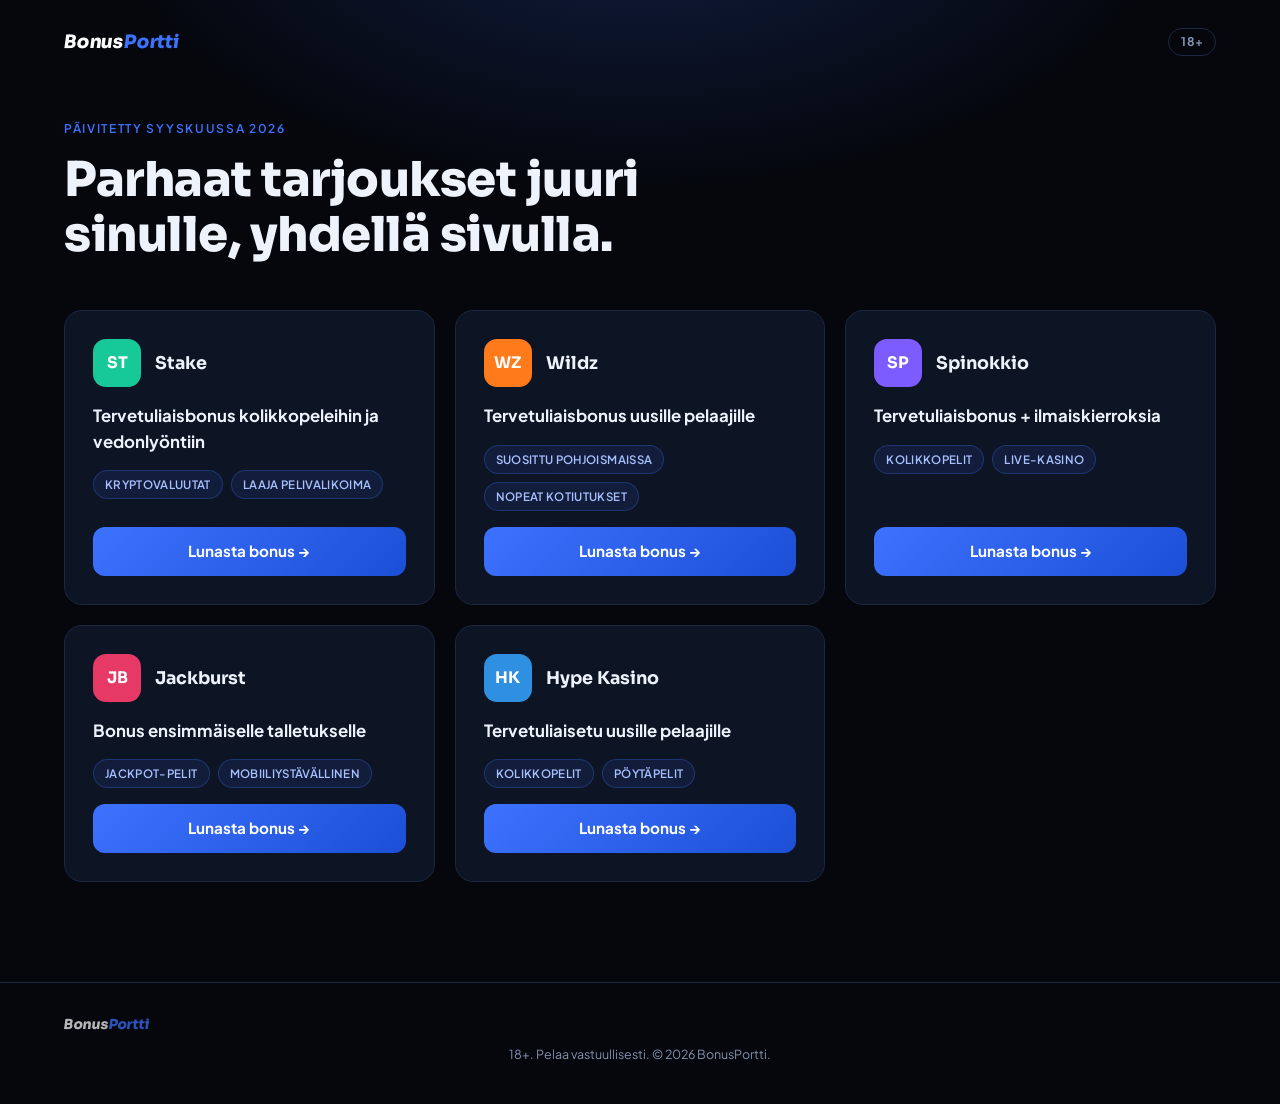
==== index.html @ 21e751bc "Swap placeholder casinos for named real-world brands List Stake, Wildz, Spinokkio, Jackburst, and Hy" ====
<!DOCTYPE html>
<html lang="fi">
<head>
<meta charset="UTF-8">
<meta name="viewport" content="width=device-width, initial-scale=1.0">
<title>BonusPortti &mdash; Suomen parhaat nettikasinot</title>
<meta name="description" content="BonusPortti kokoaa Suomen parhaat nettikasinot yhdelle sivulle: bonukset, lisenssit ja kotiutusnopeus vertailtuna.">
<link rel="preconnect" href="https://fonts.googleapis.com">
<link rel="preconnect" href="https://fonts.gstatic.com" crossorigin>
<link href="https://fonts.googleapis.com/css2?family=Sora:wght@600;700;800&family=Plus+Jakarta+Sans:wght@400;500;600;700&display=swap" rel="stylesheet">
<link rel="stylesheet" href="assets/css/style.css">
<link rel="icon" href="data:image/svg+xml,<svg xmlns=%22http://www.w3.org/2000/svg%22 viewBox=%220 0 100 100%22><text y=%22.9em%22 font-size=%2290%22>🎰</text></svg>">
</head>
<body>

<header class="site-header">
  <div class="wrap header-inner">
    <a href="#top" class="logo" aria-label="BonusPortti, etusivu">
      <svg class="logo-svg" viewBox="0 0 360 60" role="img" aria-hidden="true">
        <text x="0" y="46" class="logo-word logo-bonus" font-size="46">Bonus</text>
        <text x="150" y="46" class="logo-word logo-portti" font-size="46">Portti</text>
      </svg>
    </a>
    <span class="age-badge">18+</span>
  </div>
</header>

<main id="top">

  <section class="intro">
    <div class="wrap">
      <p class="eyebrow">Päivitetty syyskuussa 2026</p>
      <h1>Parhaat tarjoukset juuri sinulle, yhdellä sivulla.</h1>
    </div>
  </section>

  <section class="casinos">
    <div class="wrap">
      <div class="casino-grid">

        <article class="casino-card">
          <div class="casino-id">
            <div class="mark" style="--tile:#17c999">ST</div>
            <div>
              <h2>Stake</h2>
            </div>
          </div>
          <p class="bonus">Tervetuliaisbonus kolikkopeleihin ja vedonlyöntiin</p>
          <ul class="tags">
            <li>Kryptovaluutat</li>
            <li>Laaja pelivalikoima</li>
          </ul>
          <a href="#" class="cta" rel="sponsored nofollow noopener" target="_blank">Lunasta bonus</a>
        </article>

        <article class="casino-card">
          <div class="casino-id">
            <div class="mark" style="--tile:#ff7a1a">WZ</div>
            <div>
              <h2>Wildz</h2>
            </div>
          </div>
          <p class="bonus">Tervetuliaisbonus uusille pelaajille</p>
          <ul class="tags">
            <li>Suosittu Pohjoismaissa</li>
            <li>Nopeat kotiutukset</li>
          </ul>
          <a href="#" class="cta" rel="sponsored nofollow noopener" target="_blank">Lunasta bonus</a>
        </article>

        <article class="casino-card">
          <div class="casino-id">
            <div class="mark" style="--tile:#7c5cff">SP</div>
            <div>
              <h2>Spinokkio</h2>
            </div>
          </div>
          <p class="bonus">Tervetuliaisbonus + ilmaiskierroksia</p>
          <ul class="tags">
            <li>Kolikkopelit</li>
            <li>Live-kasino</li>
          </ul>
          <a href="#" class="cta" rel="sponsored nofollow noopener" target="_blank">Lunasta bonus</a>
        </article>

        <article class="casino-card">
          <div class="casino-id">
            <div class="mark" style="--tile:#e63966">JB</div>
            <div>
              <h2>Jackburst</h2>
            </div>
          </div>
          <p class="bonus">Bonus ensimmäiselle talletukselle</p>
          <ul class="tags">
            <li>Jackpot-pelit</li>
            <li>Mobiiliystävällinen</li>
          </ul>
          <a href="#" class="cta" rel="sponsored nofollow noopener" target="_blank">Lunasta bonus</a>
        </article>

        <article class="casino-card">
          <div class="casino-id">
            <div class="mark" style="--tile:#2f8fe0">HK</div>
            <div>
              <h2>Hype Kasino</h2>
            </div>
          </div>
          <p class="bonus">Tervetuliaisetu uusille pelaajille</p>
          <ul class="tags">
            <li>Kolikkopelit</li>
            <li>Pöytäpelit</li>
          </ul>
          <a href="#" class="cta" rel="sponsored nofollow noopener" target="_blank">Lunasta bonus</a>
        </article>

      </div>
    </div>
  </section>

</main>

<footer class="site-footer">
  <div class="wrap">
    <svg class="logo-svg footer-logo" viewBox="0 0 360 60" role="img" aria-label="BonusPortti">
      <text x="0" y="46" class="logo-word logo-bonus" font-size="46">Bonus</text>
      <text x="150" y="46" class="logo-word logo-portti" font-size="46">Portti</text>
    </svg>
    <p class="legal">18+. Pelaa vastuullisesti. &copy; 2026 BonusPortti.</p>
  </div>
</footer>

</body>
</html>
---- assets/css/style.css ----
:root {
  --bg: #05070d;
  --surface: #0d1424;
  --surface-hover: #121c34;
  --border: #1c2740;
  --border-hover: #35519a;
  --text: #eef2fb;
  --text-muted: #8291ad;
  --primary: #3d72ff;
  --primary-dark: #1c4fd6;
  --radius: 18px;
  --max-width: 1200px;
}

* { box-sizing: border-box; }

html { scroll-behavior: smooth; }

body {
  margin: 0;
  background:
    radial-gradient(ellipse 900px 500px at 50% -10%, rgba(61, 114, 255, 0.22), transparent 60%),
    var(--bg);
  color: var(--text);
  font-family: 'Plus Jakarta Sans', system-ui, sans-serif;
  line-height: 1.5;
  -webkit-font-smoothing: antialiased;
}

h1, h2 {
  font-family: 'Sora', 'Plus Jakarta Sans', system-ui, sans-serif;
  margin: 0;
  line-height: 1.15;
  text-wrap: balance;
}

a { color: inherit; text-decoration: none; }

.wrap {
  max-width: var(--max-width);
  margin: 0 auto;
  padding: 0 24px;
}

/* Header */
.site-header {
  padding: 28px 0 0;
}
.header-inner {
  display: flex;
  align-items: center;
  justify-content: space-between;
}
.logo {
  display: flex;
  align-items: center;
}
.logo-svg {
  height: 24px;
  width: auto;
  display: block;
  overflow: visible;
}
.logo-word {
  font-family: 'Sora', sans-serif;
  font-weight: 800;
  letter-spacing: -0.01em;
  transform: skewX(-8deg);
  transform-box: fill-box;
  transform-origin: left;
}
.logo-bonus { fill: #ffffff; }
.logo-portti { fill: var(--primary); }

.age-badge {
  font-size: 0.75rem;
  font-weight: 700;
  color: var(--text-muted);
  border: 1px solid var(--border);
  border-radius: 999px;
  padding: 4px 12px;
  letter-spacing: 0.02em;
}

/* Intro */
.intro {
  padding: 64px 0 40px;
}
.eyebrow {
  text-transform: uppercase;
  letter-spacing: 0.14em;
  font-size: 0.75rem;
  font-weight: 600;
  color: var(--primary);
  margin: 0 0 14px;
}
.intro h1 {
  font-size: clamp(2rem, 4.2vw, 3rem);
  font-weight: 800;
  max-width: 640px;
  letter-spacing: -0.01em;
}

/* Casino grid */
.casinos { padding: 8px 0 100px; }

.casino-grid {
  display: grid;
  grid-template-columns: repeat(auto-fill, minmax(300px, 1fr));
  gap: 20px;
}

.casino-card {
  position: relative;
  display: flex;
  flex-direction: column;
  gap: 16px;
  background: var(--surface);
  border: 1px solid var(--border);
  border-radius: var(--radius);
  padding: 28px;
  overflow: hidden;
  transition: border-color 0.2s ease, transform 0.2s ease, background 0.2s ease;
}
.casino-card:hover {
  border-color: var(--border-hover);
  background: var(--surface-hover);
  transform: translateY(-3px);
}
.casino-id {
  display: flex;
  align-items: center;
  gap: 14px;
}
.mark {
  width: 48px;
  height: 48px;
  border-radius: 13px;
  background: var(--tile, var(--primary));
  display: flex;
  align-items: center;
  justify-content: center;
  font-family: 'Sora', sans-serif;
  font-weight: 700;
  color: #fff;
  flex-shrink: 0;
}
.casino-id h2 { font-size: 1.1rem; font-weight: 700; margin: 0; }

.bonus {
  margin: 0;
  font-size: 1.05rem;
  font-weight: 700;
}
.bonus span {
  font-weight: 500;
  color: var(--text-muted);
  font-size: 0.92rem;
}

.tags {
  list-style: none;
  margin: 0;
  padding: 0;
  display: flex;
  flex-wrap: wrap;
  gap: 8px;
}
.tags li {
  font-size: 0.72rem;
  font-weight: 600;
  text-transform: uppercase;
  letter-spacing: 0.03em;
  color: #a9c0ff;
  background: rgba(61, 114, 255, 0.1);
  border: 1px solid rgba(61, 114, 255, 0.28);
  border-radius: 999px;
  padding: 5px 11px;
}

.cta {
  margin-top: auto;
  padding-top: 8px;
}
.cta::after { content: " →"; }
.cta {
  display: block;
  text-align: center;
  background: linear-gradient(135deg, var(--primary), var(--primary-dark));
  color: #fff;
  font-weight: 700;
  font-size: 0.95rem;
  padding: 13px 20px;
  border-radius: 12px;
  transition: transform 0.15s ease, box-shadow 0.15s ease;
}
.cta:hover {
  transform: translateY(-1px);
  box-shadow: 0 8px 22px rgba(61, 114, 255, 0.4);
}

/* Footer */
.site-footer {
  border-top: 1px solid var(--border);
  padding: 32px 0 40px;
  text-align: center;
}
.footer-logo { height: 18px; opacity: 0.7; margin-bottom: 12px; }
.legal {
  margin: 0;
  font-size: 0.78rem;
  color: var(--text-muted);
}

@media (max-width: 480px) {
  .casino-grid { grid-template-columns: 1fr; }
  .intro { padding: 48px 0 32px; }
}
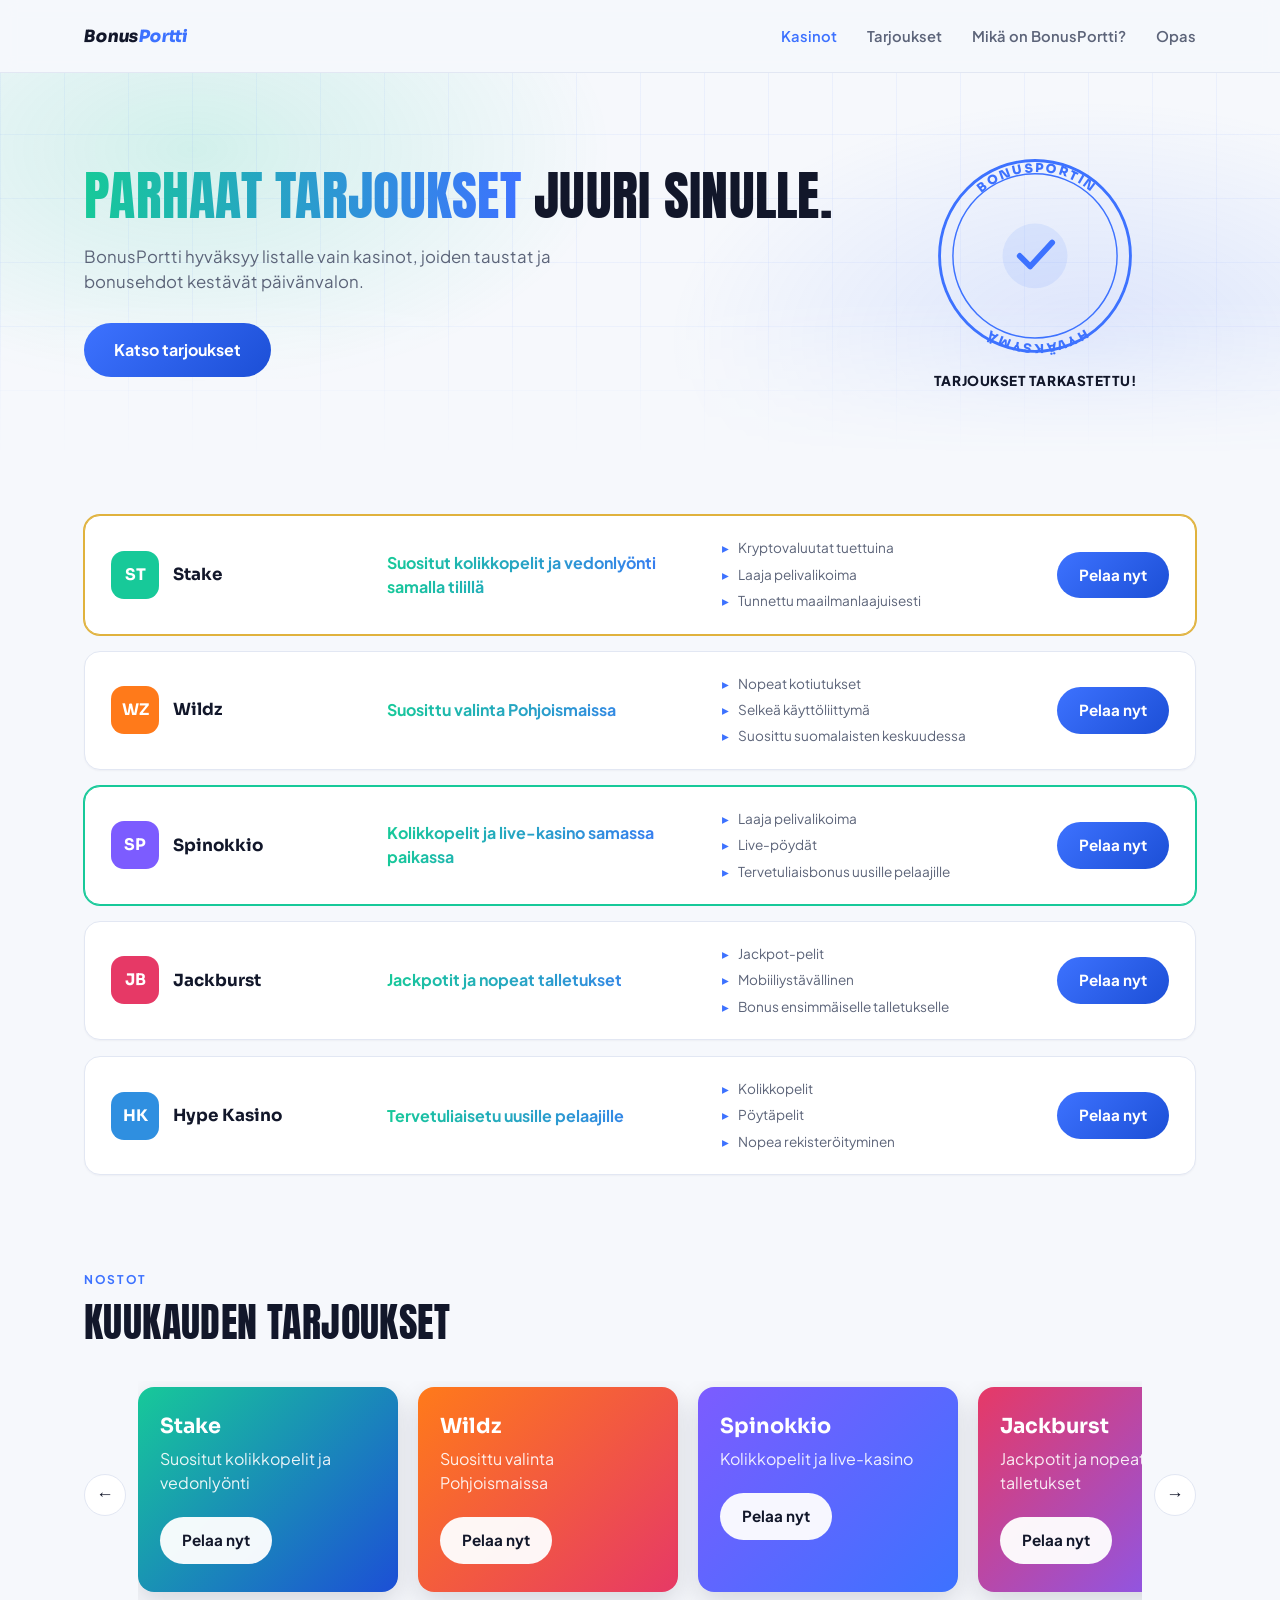
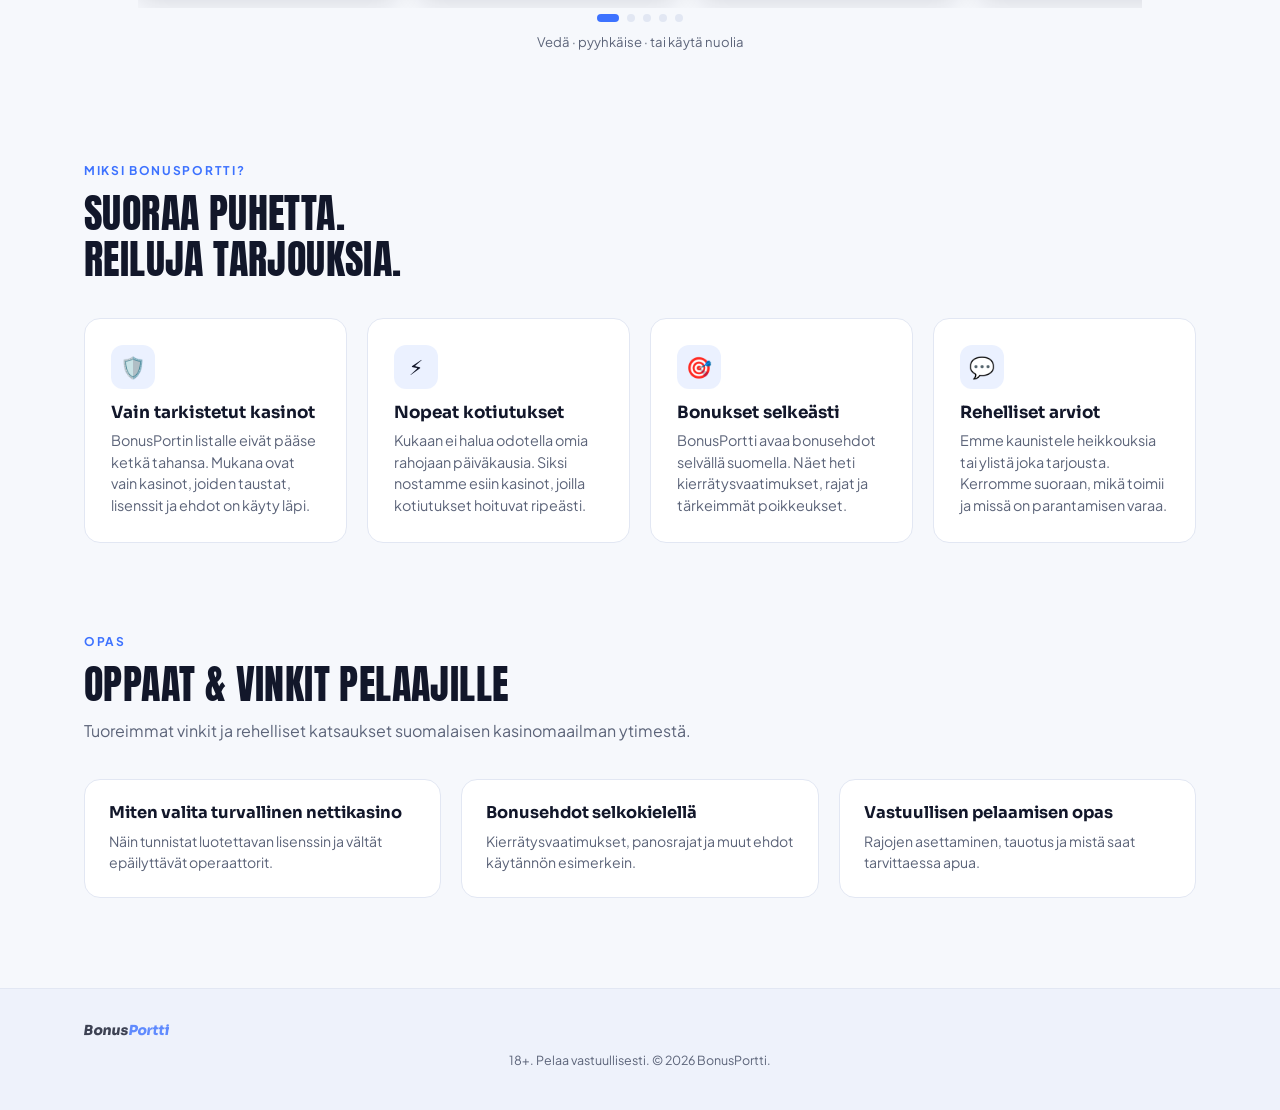
==== commit 0bdcac76: "Redesign site around a light comparison-site layout Rebuild the page to match a reference casino-aff" ====
--- a/index.html
+++ b/index.html
@@ -3,11 +3,11 @@
 <head>
 <meta charset="UTF-8">
 <meta name="viewport" content="width=device-width, initial-scale=1.0">
-<title>BonusPortti &mdash; Suomen parhaat nettikasinot</title>
-<meta name="description" content="BonusPortti kokoaa Suomen parhaat nettikasinot yhdelle sivulle: bonukset, lisenssit ja kotiutusnopeus vertailtuna.">
+<title>BonusPortti &mdash; Parhaat tarjoukset juuri sinulle</title>
+<meta name="description" content="BonusPortti kokoaa Suomen nettikasinot yhdelle sivulle: tarkistetut kasinot, selkeät bonusehdot ja rehelliset arviot.">
 <link rel="preconnect" href="https://fonts.googleapis.com">
 <link rel="preconnect" href="https://fonts.gstatic.com" crossorigin>
-<link href="https://fonts.googleapis.com/css2?family=Sora:wght@600;700;800&family=Plus+Jakarta+Sans:wght@400;500;600;700&display=swap" rel="stylesheet">
+<link href="https://fonts.googleapis.com/css2?family=Anton&family=Sora:wght@700;800&family=Plus+Jakarta+Sans:wght@400;500;600;700;800&display=swap" rel="stylesheet">
 <link rel="stylesheet" href="assets/css/style.css">
 <link rel="icon" href="data:image/svg+xml,<svg xmlns=%22http://www.w3.org/2000/svg%22 viewBox=%220 0 100 100%22><text y=%22.9em%22 font-size=%2290%22>🎰</text></svg>">
 </head>
@@ -21,98 +21,231 @@
         <text x="150" y="46" class="logo-word logo-portti" font-size="46">Portti</text>
       </svg>
     </a>
-    <span class="age-badge">18+</span>
+    <button class="nav-toggle" id="navToggle" aria-expanded="false" aria-controls="siteNav" aria-label="Avaa valikko">
+      <span></span><span></span><span></span>
+    </button>
+    <nav class="site-nav" id="siteNav">
+      <a href="#kasinot" class="active">Kasinot</a>
+      <a href="#nostot">Tarjoukset</a>
+      <a href="#miksi">Mikä on BonusPortti?</a>
+      <a href="#opas">Opas</a>
+    </nav>
   </div>
 </header>
 
 <main id="top">
 
-  <section class="intro">
-    <div class="wrap">
-      <p class="eyebrow">Päivitetty syyskuussa 2026</p>
-      <h1>Parhaat tarjoukset juuri sinulle, yhdellä sivulla.</h1>
-    </div>
-  </section>
-
-  <section class="casinos">
-    <div class="wrap">
-      <div class="casino-grid">
-
-        <article class="casino-card">
-          <div class="casino-id">
-            <div class="mark" style="--tile:#17c999">ST</div>
-            <div>
-              <h2>Stake</h2>
-            </div>
-          </div>
-          <p class="bonus">Tervetuliaisbonus kolikkopeleihin ja vedonlyöntiin</p>
-          <ul class="tags">
-            <li>Kryptovaluutat</li>
-            <li>Laaja pelivalikoima</li>
-          </ul>
-          <a href="#" class="cta" rel="sponsored nofollow noopener" target="_blank">Lunasta bonus</a>
-        </article>
-
-        <article class="casino-card">
-          <div class="casino-id">
-            <div class="mark" style="--tile:#ff7a1a">WZ</div>
-            <div>
-              <h2>Wildz</h2>
-            </div>
-          </div>
-          <p class="bonus">Tervetuliaisbonus uusille pelaajille</p>
-          <ul class="tags">
-            <li>Suosittu Pohjoismaissa</li>
-            <li>Nopeat kotiutukset</li>
-          </ul>
-          <a href="#" class="cta" rel="sponsored nofollow noopener" target="_blank">Lunasta bonus</a>
-        </article>
-
-        <article class="casino-card">
-          <div class="casino-id">
-            <div class="mark" style="--tile:#7c5cff">SP</div>
-            <div>
-              <h2>Spinokkio</h2>
-            </div>
-          </div>
-          <p class="bonus">Tervetuliaisbonus + ilmaiskierroksia</p>
-          <ul class="tags">
-            <li>Kolikkopelit</li>
-            <li>Live-kasino</li>
-          </ul>
-          <a href="#" class="cta" rel="sponsored nofollow noopener" target="_blank">Lunasta bonus</a>
-        </article>
-
-        <article class="casino-card">
-          <div class="casino-id">
-            <div class="mark" style="--tile:#e63966">JB</div>
-            <div>
-              <h2>Jackburst</h2>
-            </div>
-          </div>
-          <p class="bonus">Bonus ensimmäiselle talletukselle</p>
-          <ul class="tags">
-            <li>Jackpot-pelit</li>
-            <li>Mobiiliystävällinen</li>
-          </ul>
-          <a href="#" class="cta" rel="sponsored nofollow noopener" target="_blank">Lunasta bonus</a>
-        </article>
-
-        <article class="casino-card">
-          <div class="casino-id">
-            <div class="mark" style="--tile:#2f8fe0">HK</div>
-            <div>
-              <h2>Hype Kasino</h2>
-            </div>
-          </div>
-          <p class="bonus">Tervetuliaisetu uusille pelaajille</p>
-          <ul class="tags">
-            <li>Kolikkopelit</li>
-            <li>Pöytäpelit</li>
-          </ul>
-          <a href="#" class="cta" rel="sponsored nofollow noopener" target="_blank">Lunasta bonus</a>
-        </article>
-
+  <section class="hero">
+    <div class="hero-bg" aria-hidden="true"></div>
+    <div class="wrap hero-inner">
+      <div class="hero-copy">
+        <h1><span class="grad">Parhaat tarjoukset</span> juuri sinulle.</h1>
+        <p class="hero-sub">BonusPortti hyväksyy listalle vain kasinot, joiden taustat ja bonusehdot kestävät päivänvalon.</p>
+        <a href="#kasinot" class="btn btn-primary btn-large">Katso tarjoukset</a>
+      </div>
+      <div class="hero-stamp">
+        <svg class="stamp-svg" viewBox="0 0 220 220" role="img" aria-label="BonusPortin hyväksymä">
+          <defs>
+            <path id="arcTop" d="M 24,112 a 88,88 0 1 1 176,0" />
+            <path id="arcBottom" d="M 200,116 a 88,88 0 1 1 -176,0" />
+          </defs>
+          <circle class="stamp-ring" cx="110" cy="112" r="100" />
+          <circle class="stamp-ring stamp-ring-inner" cx="110" cy="112" r="86" />
+          <text class="stamp-text">
+            <textPath href="#arcTop" startOffset="50%" text-anchor="middle">BONUSPORTIN</textPath>
+          </text>
+          <text class="stamp-text">
+            <textPath href="#arcBottom" startOffset="50%" text-anchor="middle">HYVÄKSYMÄ</textPath>
+          </text>
+          <g class="stamp-check" transform="translate(110,112)">
+            <circle r="34" class="stamp-check-bg" />
+            <path d="M -16,0 L -5,11 L 18,-14" />
+          </g>
+        </svg>
+        <p class="stamp-caption">Tarjoukset tarkastettu!</p>
+      </div>
+    </div>
+  </section>
+
+  <section class="casinos" id="kasinot">
+    <div class="wrap">
+
+      <div class="casino-row featured">
+        <div class="casino-brand">
+          <div class="mark" style="--tile:#17c999">ST</div>
+          <div>
+            <h2>Stake</h2>
+          </div>
+        </div>
+        <p class="offer">Suositut kolikkopelit ja vedonlyönti samalla tilillä</p>
+        <ul class="facts">
+          <li>Kryptovaluutat tuettuina</li>
+          <li>Laaja pelivalikoima</li>
+          <li>Tunnettu maailmanlaajuisesti</li>
+        </ul>
+        <a href="#" class="btn btn-primary" rel="sponsored nofollow noopener" target="_blank">Pelaa nyt</a>
+      </div>
+
+      <div class="casino-row">
+        <div class="casino-brand">
+          <div class="mark" style="--tile:#ff7a1a">WZ</div>
+          <div>
+            <h2>Wildz</h2>
+          </div>
+        </div>
+        <p class="offer">Suosittu valinta Pohjoismaissa</p>
+        <ul class="facts">
+          <li>Nopeat kotiutukset</li>
+          <li>Selkeä käyttöliittymä</li>
+          <li>Suosittu suomalaisten keskuudessa</li>
+        </ul>
+        <a href="#" class="btn btn-primary" rel="sponsored nofollow noopener" target="_blank">Pelaa nyt</a>
+      </div>
+
+      <div class="casino-row accent">
+        <div class="casino-brand">
+          <div class="mark" style="--tile:#7c5cff">SP</div>
+          <div>
+            <h2>Spinokkio</h2>
+          </div>
+        </div>
+        <p class="offer">Kolikkopelit ja live-kasino samassa paikassa</p>
+        <ul class="facts">
+          <li>Laaja pelivalikoima</li>
+          <li>Live-pöydät</li>
+          <li>Tervetuliaisbonus uusille pelaajille</li>
+        </ul>
+        <a href="#" class="btn btn-primary" rel="sponsored nofollow noopener" target="_blank">Pelaa nyt</a>
+      </div>
+
+      <div class="casino-row">
+        <div class="casino-brand">
+          <div class="mark" style="--tile:#e63966">JB</div>
+          <div>
+            <h2>Jackburst</h2>
+          </div>
+        </div>
+        <p class="offer">Jackpotit ja nopeat talletukset</p>
+        <ul class="facts">
+          <li>Jackpot-pelit</li>
+          <li>Mobiiliystävällinen</li>
+          <li>Bonus ensimmäiselle talletukselle</li>
+        </ul>
+        <a href="#" class="btn btn-primary" rel="sponsored nofollow noopener" target="_blank">Pelaa nyt</a>
+      </div>
+
+      <div class="casino-row">
+        <div class="casino-brand">
+          <div class="mark" style="--tile:#2f8fe0">HK</div>
+          <div>
+            <h2>Hype Kasino</h2>
+          </div>
+        </div>
+        <p class="offer">Tervetuliaisetu uusille pelaajille</p>
+        <ul class="facts">
+          <li>Kolikkopelit</li>
+          <li>Pöytäpelit</li>
+          <li>Nopea rekisteröityminen</li>
+        </ul>
+        <a href="#" class="btn btn-primary" rel="sponsored nofollow noopener" target="_blank">Pelaa nyt</a>
+      </div>
+
+    </div>
+  </section>
+
+  <section class="highlights" id="nostot">
+    <div class="wrap">
+      <div class="section-head">
+        <p class="eyebrow">Nostot</p>
+        <h2 class="display">Kuukauden tarjoukset</h2>
+      </div>
+    </div>
+    <div class="carousel-wrap">
+      <button class="car-btn car-prev" id="carPrev" aria-label="Edellinen">&larr;</button>
+      <div class="carousel" id="carousel">
+        <article class="promo-card" style="--from:#17c999;--to:#1c4fd6">
+          <h3>Stake</h3>
+          <p>Suositut kolikkopelit ja vedonlyönti</p>
+          <a href="#" class="btn btn-light" rel="sponsored nofollow noopener" target="_blank">Pelaa nyt</a>
+        </article>
+        <article class="promo-card" style="--from:#ff7a1a;--to:#e63966">
+          <h3>Wildz</h3>
+          <p>Suosittu valinta Pohjoismaissa</p>
+          <a href="#" class="btn btn-light" rel="sponsored nofollow noopener" target="_blank">Pelaa nyt</a>
+        </article>
+        <article class="promo-card" style="--from:#7c5cff;--to:#3d72ff">
+          <h3>Spinokkio</h3>
+          <p>Kolikkopelit ja live-kasino</p>
+          <a href="#" class="btn btn-light" rel="sponsored nofollow noopener" target="_blank">Pelaa nyt</a>
+        </article>
+        <article class="promo-card" style="--from:#e63966;--to:#7c5cff">
+          <h3>Jackburst</h3>
+          <p>Jackpotit ja nopeat talletukset</p>
+          <a href="#" class="btn btn-light" rel="sponsored nofollow noopener" target="_blank">Pelaa nyt</a>
+        </article>
+        <article class="promo-card" style="--from:#2f8fe0;--to:#17c999">
+          <h3>Hype Kasino</h3>
+          <p>Tervetuliaisetu uusille pelaajille</p>
+          <a href="#" class="btn btn-light" rel="sponsored nofollow noopener" target="_blank">Pelaa nyt</a>
+        </article>
+      </div>
+      <button class="car-btn car-next" id="carNext" aria-label="Seuraava">&rarr;</button>
+    </div>
+    <div class="carousel-dots" id="carDots"></div>
+    <p class="carousel-hint">Vedä &middot; pyyhkäise &middot; tai käytä nuolia</p>
+  </section>
+
+  <section class="why" id="miksi">
+    <div class="wrap">
+      <div class="section-head">
+        <p class="eyebrow">Miksi BonusPortti?</p>
+        <h2 class="display">Suoraa puhetta.<br>Reiluja tarjouksia.</h2>
+      </div>
+      <div class="why-grid">
+        <div class="why-card">
+          <span class="why-icon">🛡️</span>
+          <h3>Vain tarkistetut kasinot</h3>
+          <p>BonusPortin listalle eivät pääse ketkä tahansa. Mukana ovat vain kasinot, joiden taustat, lisenssit ja ehdot on käyty läpi.</p>
+        </div>
+        <div class="why-card">
+          <span class="why-icon">⚡</span>
+          <h3>Nopeat kotiutukset</h3>
+          <p>Kukaan ei halua odotella omia rahojaan päiväkausia. Siksi nostamme esiin kasinot, joilla kotiutukset hoituvat ripeästi.</p>
+        </div>
+        <div class="why-card">
+          <span class="why-icon">🎯</span>
+          <h3>Bonukset selkeästi</h3>
+          <p>BonusPortti avaa bonusehdot selvällä suomella. Näet heti kierrätysvaatimukset, rajat ja tärkeimmät poikkeukset.</p>
+        </div>
+        <div class="why-card">
+          <span class="why-icon">💬</span>
+          <h3>Rehelliset arviot</h3>
+          <p>Emme kaunistele heikkouksia tai ylistä joka tarjousta. Kerromme suoraan, mikä toimii ja missä on parantamisen varaa.</p>
+        </div>
+      </div>
+    </div>
+  </section>
+
+  <section class="blog" id="opas">
+    <div class="wrap">
+      <div class="section-head">
+        <p class="eyebrow">Opas</p>
+        <h2 class="display">Oppaat &amp; vinkit pelaajille</h2>
+        <p class="section-lead">Tuoreimmat vinkit ja rehelliset katsaukset suomalaisen kasinomaailman ytimestä.</p>
+      </div>
+      <div class="guide-grid">
+        <article class="guide-card">
+          <h3>Miten valita turvallinen nettikasino</h3>
+          <p>Näin tunnistat luotettavan lisenssin ja vältät epäilyttävät operaattorit.</p>
+        </article>
+        <article class="guide-card">
+          <h3>Bonusehdot selkokielellä</h3>
+          <p>Kierrätysvaatimukset, panosrajat ja muut ehdot käytännön esimerkein.</p>
+        </article>
+        <article class="guide-card">
+          <h3>Vastuullisen pelaamisen opas</h3>
+          <p>Rajojen asettaminen, tauotus ja mistä saat tarvittaessa apua.</p>
+        </article>
       </div>
     </div>
   </section>
@@ -129,5 +262,6 @@
   </div>
 </footer>
 
+<script src="assets/js/script.js"></script>
 </body>
 </html>
--- a/assets/css/style.css
+++ b/assets/css/style.css
@@ -1,15 +1,15 @@
 :root {
-  --bg: #05070d;
-  --surface: #0d1424;
-  --surface-hover: #121c34;
-  --border: #1c2740;
-  --border-hover: #35519a;
-  --text: #eef2fb;
-  --text-muted: #8291ad;
+  --bg: #f6f8fc;
+  --bg-alt: #eef2fb;
+  --surface: #ffffff;
+  --border: #e2e7f3;
+  --text: #12172a;
+  --text-muted: #5c6479;
   --primary: #3d72ff;
   --primary-dark: #1c4fd6;
-  --radius: 18px;
-  --max-width: 1200px;
+  --accent-2: #17c999;
+  --radius: 16px;
+  --max-width: 1160px;
 }
 
 * { box-sizing: border-box; }
@@ -18,22 +18,27 @@
 
 body {
   margin: 0;
-  background:
-    radial-gradient(ellipse 900px 500px at 50% -10%, rgba(61, 114, 255, 0.22), transparent 60%),
-    var(--bg);
+  background: var(--bg);
   color: var(--text);
   font-family: 'Plus Jakarta Sans', system-ui, sans-serif;
   line-height: 1.5;
   -webkit-font-smoothing: antialiased;
 }
 
-h1, h2 {
+h1, h2, h3 {
   font-family: 'Sora', 'Plus Jakarta Sans', system-ui, sans-serif;
   margin: 0;
   line-height: 1.15;
   text-wrap: balance;
 }
 
+.display {
+  font-family: 'Anton', 'Sora', sans-serif;
+  font-weight: 400;
+  text-transform: uppercase;
+  letter-spacing: 0.01em;
+}
+
 a { color: inherit; text-decoration: none; }
 
 .wrap {
@@ -44,23 +49,21 @@
 
 /* Header */
 .site-header {
-  padding: 28px 0 0;
+  position: sticky;
+  top: 0;
+  z-index: 50;
+  background: rgba(246, 248, 252, 0.9);
+  backdrop-filter: blur(8px);
+  border-bottom: 1px solid var(--border);
 }
 .header-inner {
   display: flex;
   align-items: center;
   justify-content: space-between;
-}
-.logo {
-  display: flex;
-  align-items: center;
-}
-.logo-svg {
-  height: 24px;
-  width: auto;
-  display: block;
-  overflow: visible;
-}
+  height: 72px;
+}
+.logo { display: flex; align-items: center; }
+.logo-svg { height: 22px; width: auto; display: block; overflow: visible; }
 .logo-word {
   font-family: 'Sora', sans-serif;
   font-weight: 800;
@@ -69,69 +72,155 @@
   transform-box: fill-box;
   transform-origin: left;
 }
-.logo-bonus { fill: #ffffff; }
+.logo-bonus { fill: var(--text); }
 .logo-portti { fill: var(--primary); }
 
-.age-badge {
-  font-size: 0.75rem;
+.nav-toggle {
+  display: none;
+  flex-direction: column;
+  justify-content: center;
+  gap: 5px;
+  width: 40px;
+  height: 40px;
+  background: none;
+  border: none;
+  cursor: pointer;
+}
+.nav-toggle span { display: block; height: 2px; background: var(--text); border-radius: 2px; }
+
+.site-nav { display: flex; align-items: center; gap: 30px; }
+.site-nav a {
+  color: var(--text-muted);
+  font-weight: 600;
+  font-size: 0.92rem;
+  transition: color 0.15s ease;
+}
+.site-nav a:hover { color: var(--text); }
+.site-nav a.active { color: var(--primary); }
+
+/* Buttons */
+.btn {
+  display: inline-block;
+  padding: 12px 22px;
+  border-radius: 999px;
   font-weight: 700;
+  font-size: 0.95rem;
+  cursor: pointer;
+  border: none;
+  transition: transform 0.15s ease, box-shadow 0.15s ease;
+  white-space: nowrap;
+}
+.btn-primary {
+  background: linear-gradient(135deg, var(--primary), var(--primary-dark));
+  color: #fff;
+}
+.btn-primary:hover { transform: translateY(-1px); box-shadow: 0 8px 22px rgba(61, 114, 255, 0.35); }
+.btn-large { padding: 15px 30px; font-size: 1rem; }
+.btn-light {
+  background: rgba(255, 255, 255, 0.95);
+  color: var(--text);
+}
+.btn-light:hover { transform: translateY(-1px); box-shadow: 0 8px 20px rgba(0, 0, 0, 0.18); }
+
+/* Hero */
+.hero { position: relative; padding: 76px 0 64px; overflow: hidden; }
+.hero-bg {
+  position: absolute;
+  inset: 0;
+  background:
+    repeating-linear-gradient(90deg, rgba(61, 114, 255, 0.06) 0 1px, transparent 1px 64px),
+    repeating-linear-gradient(0deg, rgba(61, 114, 255, 0.06) 0 1px, transparent 1px 64px),
+    radial-gradient(ellipse 700px 400px at 15% 20%, rgba(23, 201, 153, 0.16), transparent 60%),
+    radial-gradient(ellipse 700px 400px at 85% 70%, rgba(61, 114, 255, 0.14), transparent 60%);
+  mask-image: linear-gradient(to bottom, black 60%, transparent 100%);
+}
+.hero-inner {
+  position: relative;
+  display: grid;
+  grid-template-columns: 1.4fr 0.6fr;
+  align-items: center;
+  gap: 40px;
+}
+.hero-copy h1 {
+  font-family: 'Anton', 'Sora', sans-serif;
+  font-weight: 400;
+  text-transform: uppercase;
+  font-size: clamp(2.1rem, 4.6vw, 3.4rem);
+  letter-spacing: 0.005em;
+  margin-bottom: 18px;
+}
+.grad {
+  background: linear-gradient(90deg, var(--accent-2), var(--primary));
+  -webkit-background-clip: text;
+  background-clip: text;
+  color: transparent;
+}
+.hero-sub {
+  max-width: 480px;
+  font-size: 1.05rem;
   color: var(--text-muted);
-  border: 1px solid var(--border);
-  border-radius: 999px;
-  padding: 4px 12px;
-  letter-spacing: 0.02em;
-}
-
-/* Intro */
-.intro {
-  padding: 64px 0 40px;
-}
+  margin-bottom: 28px;
+}
+
+.hero-stamp {
+  display: flex;
+  flex-direction: column;
+  align-items: center;
+  text-align: center;
+}
+.stamp-svg { width: 100%; max-width: 210px; height: auto; color: var(--primary); }
+.stamp-ring { fill: none; stroke: currentColor; stroke-width: 3; }
+.stamp-ring-inner { stroke-width: 1.5; }
+.stamp-text {
+  fill: currentColor;
+  font-family: 'Sora', sans-serif;
+  font-size: 13px;
+  font-weight: 800;
+  letter-spacing: 2px;
+}
+.stamp-check-bg { fill: currentColor; opacity: 0.1; stroke: none; }
+.stamp-check path { fill: none; stroke: currentColor; stroke-width: 6; stroke-linecap: round; stroke-linejoin: round; }
+.stamp-caption {
+  margin: 12px 0 0;
+  font-weight: 800;
+  text-transform: uppercase;
+  letter-spacing: 0.04em;
+  font-size: 0.85rem;
+  color: var(--text);
+}
+
+/* Section head */
+.section-head { max-width: 640px; margin: 0 0 36px; }
 .eyebrow {
   text-transform: uppercase;
   letter-spacing: 0.14em;
   font-size: 0.75rem;
-  font-weight: 600;
+  font-weight: 700;
   color: var(--primary);
-  margin: 0 0 14px;
-}
-.intro h1 {
-  font-size: clamp(2rem, 4.2vw, 3rem);
-  font-weight: 800;
-  max-width: 640px;
-  letter-spacing: -0.01em;
-}
-
-/* Casino grid */
-.casinos { padding: 8px 0 100px; }
-
-.casino-grid {
+  margin: 0 0 10px;
+}
+.section-head h2 { font-size: clamp(1.7rem, 3.4vw, 2.5rem); }
+.section-lead { color: var(--text-muted); margin-top: 12px; }
+
+/* Casino rows */
+.casinos { padding: 60px 0 20px; }
+
+.casino-row {
   display: grid;
-  grid-template-columns: repeat(auto-fill, minmax(300px, 1fr));
+  grid-template-columns: 1.3fr 1.6fr 1.6fr auto;
+  align-items: center;
   gap: 20px;
-}
-
-.casino-card {
-  position: relative;
-  display: flex;
-  flex-direction: column;
-  gap: 16px;
   background: var(--surface);
   border: 1px solid var(--border);
   border-radius: var(--radius);
-  padding: 28px;
-  overflow: hidden;
-  transition: border-color 0.2s ease, transform 0.2s ease, background 0.2s ease;
-}
-.casino-card:hover {
-  border-color: var(--border-hover);
-  background: var(--surface-hover);
-  transform: translateY(-3px);
-}
-.casino-id {
-  display: flex;
-  align-items: center;
-  gap: 14px;
-}
+  padding: 22px 26px;
+  margin-bottom: 16px;
+  box-shadow: 0 1px 2px rgba(18, 23, 42, 0.04);
+}
+.casino-row.featured { border-color: #e0b23d; box-shadow: 0 0 0 1px #e0b23d; }
+.casino-row.accent { border-color: var(--accent-2); box-shadow: 0 0 0 1px var(--accent-2); }
+
+.casino-brand { display: flex; align-items: center; gap: 14px; }
 .mark {
   width: 48px;
   height: 48px;
@@ -145,74 +234,197 @@
   color: #fff;
   flex-shrink: 0;
 }
-.casino-id h2 { font-size: 1.1rem; font-weight: 700; margin: 0; }
-
-.bonus {
+.casino-brand h2 { font-size: 1.05rem; font-weight: 700; }
+
+.offer {
   margin: 0;
-  font-size: 1.05rem;
   font-weight: 700;
-}
-.bonus span {
-  font-weight: 500;
+  font-size: 1rem;
+  background: linear-gradient(90deg, var(--accent-2), var(--primary));
+  -webkit-background-clip: text;
+  background-clip: text;
+  color: transparent;
+}
+
+.facts { list-style: none; margin: 0; padding: 0; display: flex; flex-direction: column; gap: 6px; }
+.facts li {
+  font-size: 0.85rem;
   color: var(--text-muted);
-  font-size: 0.92rem;
-}
-
-.tags {
-  list-style: none;
-  margin: 0;
+  position: relative;
+  padding-left: 16px;
+}
+.facts li::before {
+  content: "\25B8";
+  position: absolute;
+  left: 0;
+  color: var(--primary);
+}
+
+/* Carousel */
+.highlights { padding: 60px 0 40px; }
+.carousel-wrap {
+  display: flex;
+  align-items: center;
+  gap: 12px;
+  max-width: var(--max-width);
+  margin: 0 auto;
+  padding: 0 24px;
+}
+.carousel {
+  display: flex;
+  gap: 20px;
+  overflow-x: auto;
+  scroll-snap-type: x mandatory;
+  scrollbar-width: none;
+  padding: 6px 2px 16px;
+  flex: 1;
+}
+.carousel::-webkit-scrollbar { display: none; }
+
+.promo-card {
+  scroll-snap-align: start;
+  flex: 0 0 260px;
+  border-radius: var(--radius);
+  padding: 28px 22px;
+  background: linear-gradient(135deg, var(--from), var(--to));
+  color: #fff;
+  display: flex;
+  flex-direction: column;
+  gap: 8px;
+  box-shadow: 0 10px 26px rgba(18, 23, 42, 0.14);
+}
+.promo-card h3 { font-size: 1.3rem; }
+.promo-card p { margin: 0 0 14px; color: rgba(255, 255, 255, 0.9); }
+.promo-card .btn { align-self: flex-start; }
+
+.car-btn {
+  flex-shrink: 0;
+  width: 42px;
+  height: 42px;
+  border-radius: 50%;
+  border: 1px solid var(--border);
+  background: var(--surface);
+  cursor: pointer;
+  font-size: 1.1rem;
+  color: var(--text);
+  transition: border-color 0.15s ease, transform 0.15s ease;
+}
+.car-btn:hover { border-color: var(--primary); transform: translateY(-1px); }
+
+.carousel-dots {
+  display: flex;
+  justify-content: center;
+  gap: 8px;
+  margin-top: 6px;
+}
+.carousel-dots button {
+  width: 8px;
+  height: 8px;
+  border-radius: 50%;
+  border: none;
+  background: var(--border);
+  cursor: pointer;
   padding: 0;
-  display: flex;
-  flex-wrap: wrap;
-  gap: 8px;
-}
-.tags li {
-  font-size: 0.72rem;
-  font-weight: 600;
-  text-transform: uppercase;
-  letter-spacing: 0.03em;
-  color: #a9c0ff;
+}
+.carousel-dots button.active { background: var(--primary); width: 22px; border-radius: 4px; }
+
+.carousel-hint {
+  text-align: center;
+  color: var(--text-muted);
+  font-size: 0.82rem;
+  margin: 10px 0 0;
+}
+
+/* Why us */
+.why { padding: 70px 0; }
+.why-grid {
+  display: grid;
+  grid-template-columns: repeat(auto-fit, minmax(230px, 1fr));
+  gap: 20px;
+}
+.why-card {
+  background: var(--surface);
+  border: 1px solid var(--border);
+  border-radius: var(--radius);
+  padding: 26px;
+}
+.why-icon {
+  display: inline-flex;
+  align-items: center;
+  justify-content: center;
+  width: 44px;
+  height: 44px;
+  border-radius: 12px;
   background: rgba(61, 114, 255, 0.1);
-  border: 1px solid rgba(61, 114, 255, 0.28);
-  border-radius: 999px;
-  padding: 5px 11px;
-}
-
-.cta {
-  margin-top: auto;
-  padding-top: 8px;
-}
-.cta::after { content: " →"; }
-.cta {
-  display: block;
-  text-align: center;
-  background: linear-gradient(135deg, var(--primary), var(--primary-dark));
-  color: #fff;
-  font-weight: 700;
-  font-size: 0.95rem;
-  padding: 13px 20px;
-  border-radius: 12px;
-  transition: transform 0.15s ease, box-shadow 0.15s ease;
-}
-.cta:hover {
-  transform: translateY(-1px);
-  box-shadow: 0 8px 22px rgba(61, 114, 255, 0.4);
-}
+  font-size: 1.3rem;
+  margin-bottom: 14px;
+}
+.why-card h3 { font-size: 1.05rem; margin-bottom: 8px; }
+.why-card p { font-size: 0.9rem; color: var(--text-muted); margin: 0; }
+
+/* Blog / guides */
+.blog { padding: 20px 0 90px; }
+.guide-grid {
+  display: grid;
+  grid-template-columns: repeat(auto-fit, minmax(240px, 1fr));
+  gap: 20px;
+}
+.guide-card {
+  background: var(--surface);
+  border: 1px solid var(--border);
+  border-radius: var(--radius);
+  padding: 24px;
+}
+.guide-card h3 { font-size: 1.02rem; margin-bottom: 8px; }
+.guide-card p { font-size: 0.88rem; color: var(--text-muted); margin: 0; }
 
 /* Footer */
 .site-footer {
   border-top: 1px solid var(--border);
   padding: 32px 0 40px;
   text-align: center;
-}
-.footer-logo { height: 18px; opacity: 0.7; margin-bottom: 12px; }
-.legal {
-  margin: 0;
-  font-size: 0.78rem;
-  color: var(--text-muted);
-}
-
-@media (max-width: 480px) {
-  .casino-grid { grid-template-columns: 1fr; }
-  .intro { padding: 48px 0 32px; }
-}
+  background: var(--bg-alt);
+}
+.footer-logo { height: 18px; opacity: 0.8; margin-bottom: 12px; }
+.legal { margin: 0; font-size: 0.78rem; color: var(--text-muted); }
+
+/* Responsive */
+@media (max-width: 900px) {
+  .hero-inner { grid-template-columns: 1fr; text-align: center; }
+  .hero-copy { order: 2; }
+  .hero-sub { margin-left: auto; margin-right: auto; }
+  .hero-stamp { order: 1; margin-bottom: 8px; }
+  .stamp-svg { max-width: 160px; }
+
+  .casino-row {
+    grid-template-columns: 1fr 1fr;
+    grid-template-areas:
+      "brand brand"
+      "offer offer"
+      "facts facts"
+      "cta cta";
+  }
+  .casino-brand { grid-area: brand; }
+  .offer { grid-area: offer; }
+  .facts { grid-area: facts; flex-direction: row; flex-wrap: wrap; gap: 12px; }
+  .facts li { padding-left: 14px; }
+  .casino-row .btn { grid-area: cta; text-align: center; }
+}
+
+@media (max-width: 700px) {
+  .nav-toggle { display: flex; }
+  .site-nav {
+    position: absolute;
+    top: 72px;
+    left: 0;
+    right: 0;
+    background: var(--bg);
+    border-bottom: 1px solid var(--border);
+    flex-direction: column;
+    align-items: stretch;
+    padding: 16px 24px 24px;
+    gap: 16px;
+    display: none;
+  }
+  .site-nav.open { display: flex; }
+}
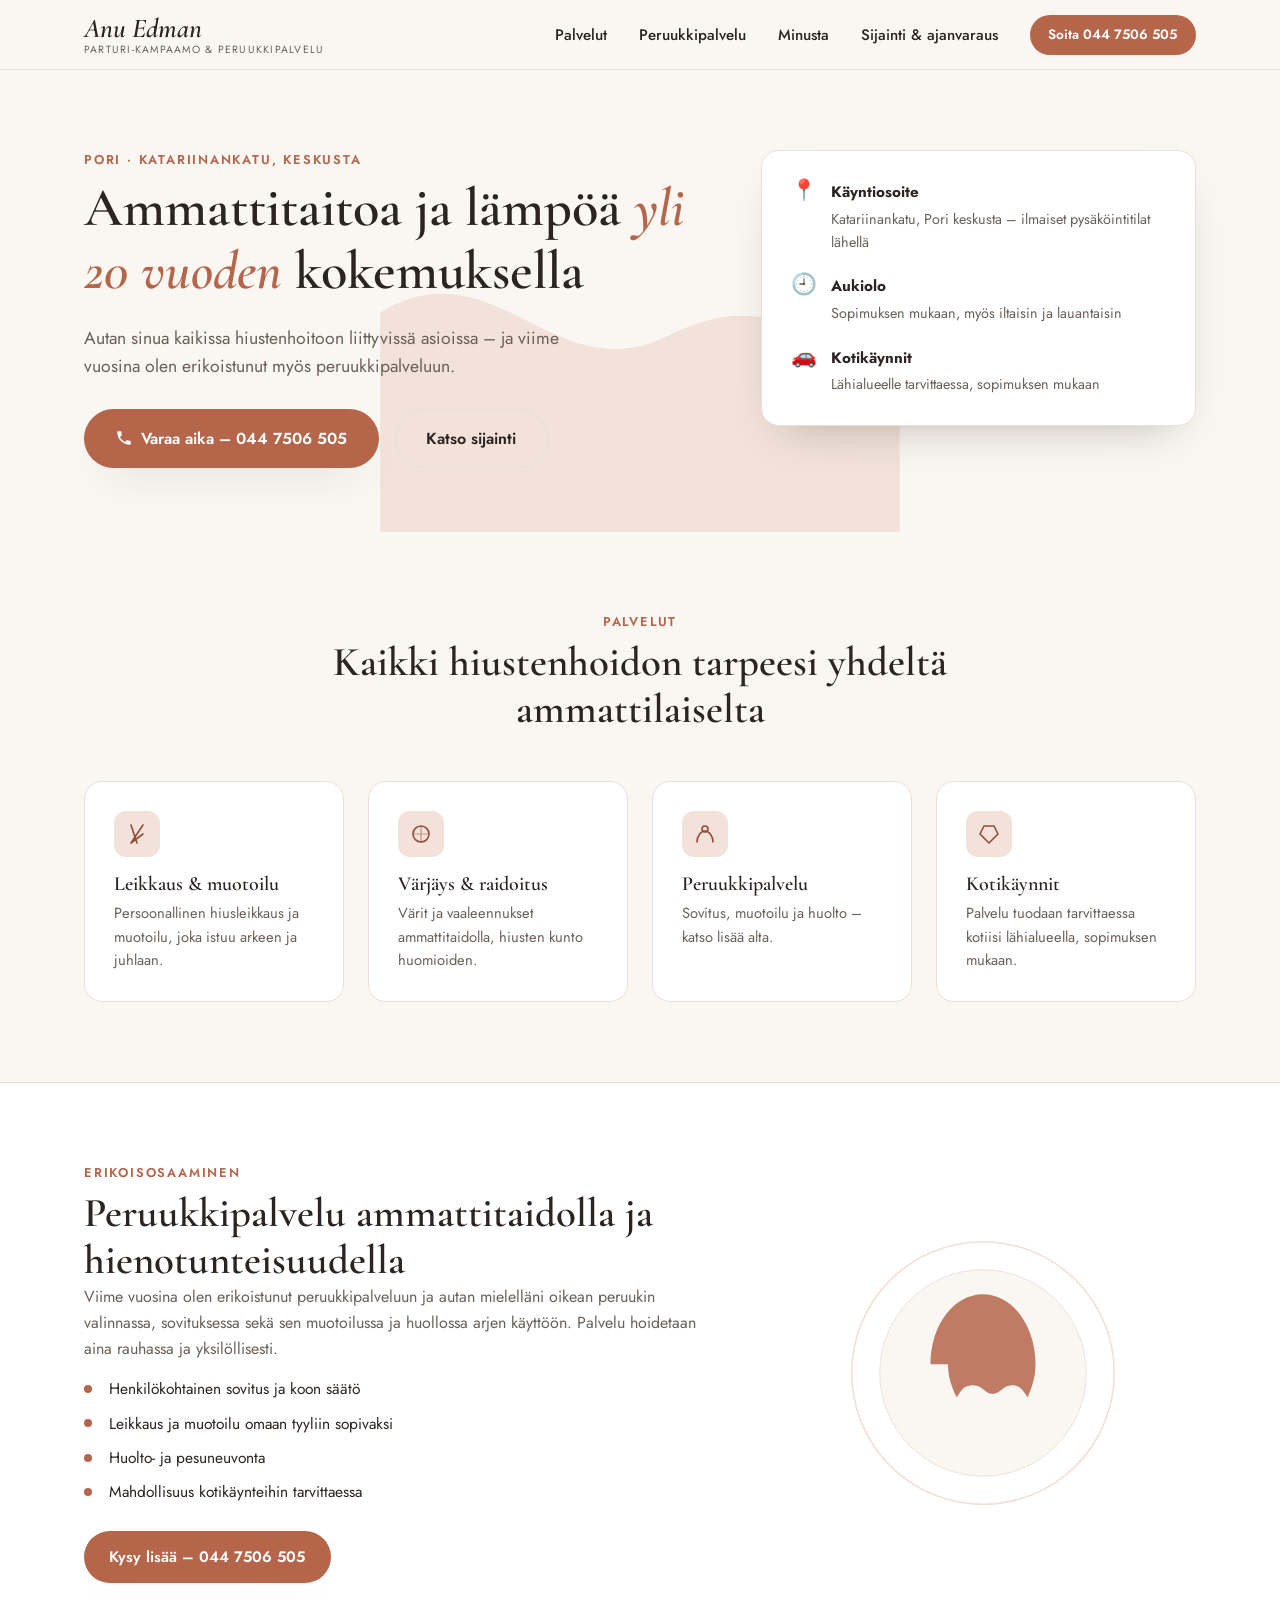
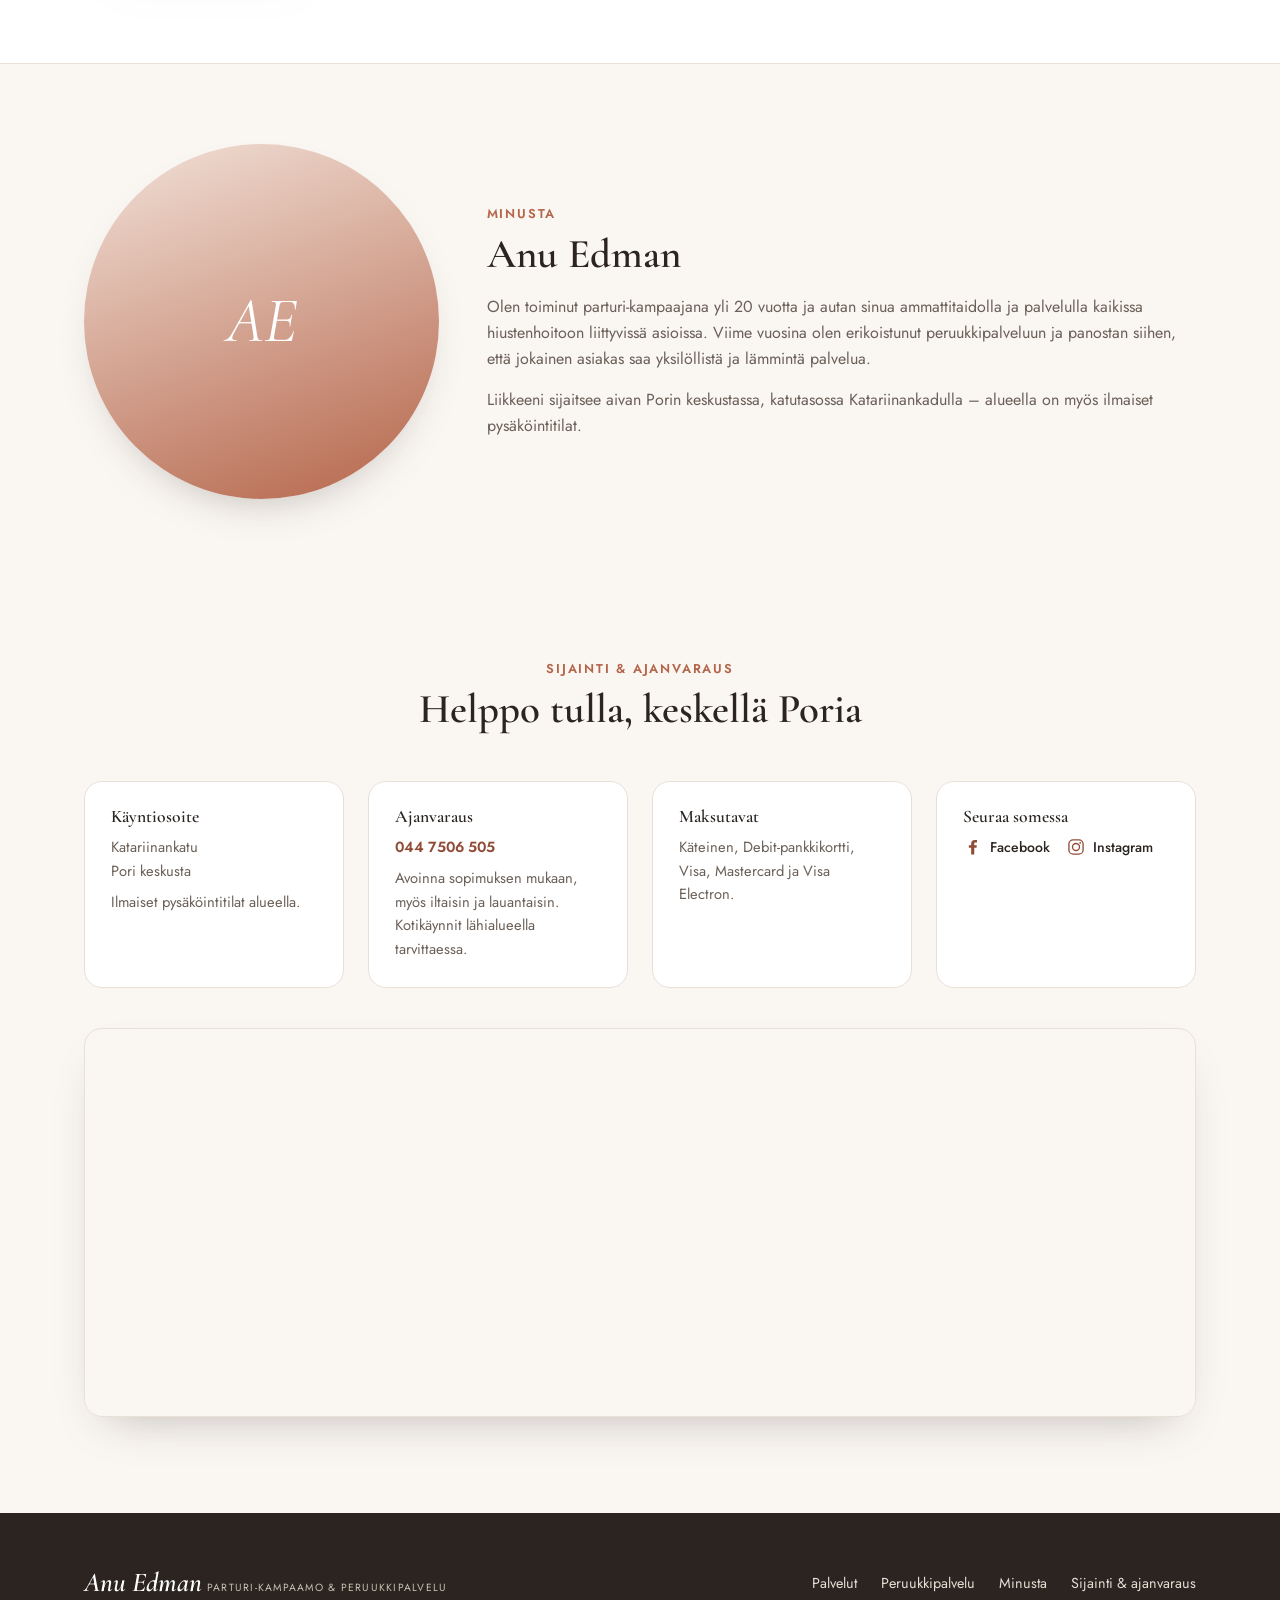
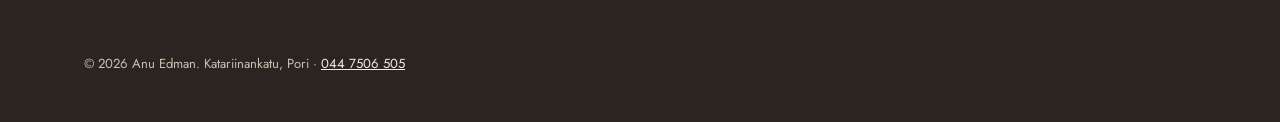
==== commit eb642019: "Replace site with new Anu Edman hairdresser & wig service site Builds a modern, responsive one-page " ====
--- a/index.html
+++ b/index.html
@@ -3,249 +3,203 @@
 <head>
 <meta charset="UTF-8">
 <meta name="viewport" content="width=device-width, initial-scale=1.0">
-<title>BonusPortti &mdash; Parhaat tarjoukset juuri sinulle</title>
-<meta name="description" content="BonusPortti kokoaa Suomen nettikasinot yhdelle sivulle: tarkistetut kasinot, selkeät bonusehdot ja rehelliset arviot.">
+<title>Anu Edman &mdash; Parturi-kampaamo &amp; Peruukkipalvelu, Pori</title>
+<meta name="description" content="Parturi-kampaamo ja peruukkipalvelu Anu Edman Porin keskustassa. Yli 20 vuoden kokemus hiustenhoidosta ja erikoisosaaminen peruukkipalvelussa. Ajanvaraukset puh. 044 7506 505.">
 <link rel="preconnect" href="https://fonts.googleapis.com">
 <link rel="preconnect" href="https://fonts.gstatic.com" crossorigin>
-<link href="https://fonts.googleapis.com/css2?family=Anton&family=Sora:wght@700;800&family=Plus+Jakarta+Sans:wght@400;500;600;700;800&display=swap" rel="stylesheet">
+<link href="https://fonts.googleapis.com/css2?family=Cormorant+Garamond:ital,wght@0,500;0,600;1,500&family=Jost:wght@400;500;600;700&display=swap" rel="stylesheet">
 <link rel="stylesheet" href="assets/css/style.css">
-<link rel="icon" href="data:image/svg+xml,<svg xmlns=%22http://www.w3.org/2000/svg%22 viewBox=%220 0 100 100%22><text y=%22.9em%22 font-size=%2290%22>🎰</text></svg>">
+<link rel="icon" href="data:image/svg+xml,<svg xmlns=%22http://www.w3.org/2000/svg%22 viewBox=%220 0 100 100%22><text y=%22.85em%22 font-size=%2290%22>%E2%9C%82%EF%B8%8F</text></svg>">
 </head>
 <body>
 
+<a class="skip-link" href="#sisalto">Siirry sisältöön</a>
+
 <header class="site-header">
   <div class="wrap header-inner">
-    <a href="#top" class="logo" aria-label="BonusPortti, etusivu">
-      <svg class="logo-svg" viewBox="0 0 360 60" role="img" aria-hidden="true">
-        <text x="0" y="46" class="logo-word logo-bonus" font-size="46">Bonus</text>
-        <text x="150" y="46" class="logo-word logo-portti" font-size="46">Portti</text>
-      </svg>
+    <a href="#top" class="logo" aria-label="Anu Edman, etusivu">
+      <span class="logo-name">Anu Edman</span>
+      <span class="logo-sub">Parturi-kampaamo &amp; Peruukkipalvelu</span>
     </a>
     <button class="nav-toggle" id="navToggle" aria-expanded="false" aria-controls="siteNav" aria-label="Avaa valikko">
       <span></span><span></span><span></span>
     </button>
     <nav class="site-nav" id="siteNav">
-      <a href="#kasinot" class="active">Kasinot</a>
-      <a href="#nostot">Tarjoukset</a>
-      <a href="#miksi">Mikä on BonusPortti?</a>
-      <a href="#opas">Opas</a>
+      <a href="#palvelut">Palvelut</a>
+      <a href="#peruukit">Peruukkipalvelu</a>
+      <a href="#minusta">Minusta</a>
+      <a href="#sijainti">Sijainti &amp; ajanvaraus</a>
+      <a href="tel:+358447506505" class="btn btn-primary btn-nav">Soita 044 7506 505</a>
     </nav>
   </div>
 </header>
 
-<main id="top">
-
-  <section class="hero">
-    <div class="hero-bg" aria-hidden="true"></div>
+<main id="sisalto">
+
+  <section class="hero" id="top">
+    <div class="hero-bg" aria-hidden="true">
+      <svg viewBox="0 0 800 800" class="hero-swoop" aria-hidden="true">
+        <path d="M -50,420 C 150,300 250,560 450,460 C 650,360 700,520 850,440 L 850,850 L -50,850 Z" />
+      </svg>
+    </div>
     <div class="wrap hero-inner">
       <div class="hero-copy">
-        <h1><span class="grad">Parhaat tarjoukset</span> juuri sinulle.</h1>
-        <p class="hero-sub">BonusPortti hyväksyy listalle vain kasinot, joiden taustat ja bonusehdot kestävät päivänvalon.</p>
-        <a href="#kasinot" class="btn btn-primary btn-large">Katso tarjoukset</a>
-      </div>
-      <div class="hero-stamp">
-        <svg class="stamp-svg" viewBox="0 0 220 220" role="img" aria-label="BonusPortin hyväksymä">
-          <defs>
-            <path id="arcTop" d="M 24,112 a 88,88 0 1 1 176,0" />
-            <path id="arcBottom" d="M 200,116 a 88,88 0 1 1 -176,0" />
-          </defs>
-          <circle class="stamp-ring" cx="110" cy="112" r="100" />
-          <circle class="stamp-ring stamp-ring-inner" cx="110" cy="112" r="86" />
-          <text class="stamp-text">
-            <textPath href="#arcTop" startOffset="50%" text-anchor="middle">BONUSPORTIN</textPath>
-          </text>
-          <text class="stamp-text">
-            <textPath href="#arcBottom" startOffset="50%" text-anchor="middle">HYVÄKSYMÄ</textPath>
-          </text>
-          <g class="stamp-check" transform="translate(110,112)">
-            <circle r="34" class="stamp-check-bg" />
-            <path d="M -16,0 L -5,11 L 18,-14" />
-          </g>
-        </svg>
-        <p class="stamp-caption">Tarjoukset tarkastettu!</p>
-      </div>
-    </div>
-  </section>
-
-  <section class="casinos" id="kasinot">
-    <div class="wrap">
-
-      <div class="casino-row featured">
-        <div class="casino-brand">
-          <div class="mark" style="--tile:#17c999">ST</div>
+        <p class="eyebrow">Pori &middot; Katariinankatu, keskusta</p>
+        <h1>Ammattitaitoa ja lämpöä <span class="script">yli 20 vuoden</span> kokemuksella</h1>
+        <p class="hero-sub">Autan sinua kaikissa hiustenhoitoon liittyvissä asioissa &ndash; ja viime vuosina olen erikoistunut myös peruukkipalveluun.</p>
+        <div class="hero-actions">
+          <a href="tel:+358447506505" class="btn btn-primary btn-large">
+            <svg class="icon" viewBox="0 0 24 24" aria-hidden="true"><path d="M6.6 10.8c1.4 2.8 3.8 5.2 6.6 6.6l2.2-2.2c.3-.3.7-.4 1-.2 1.1.4 2.3.6 3.6.6.6 0 1 .4 1 1V20c0 .6-.4 1-1 1C10.6 21 3 13.4 3 4c0-.6.4-1 1-1h3.5c.6 0 1 .4 1 1 0 1.3.2 2.5.6 3.6.1.4 0 .8-.2 1L6.6 10.8z"/></svg>
+            Varaa aika &ndash; 044 7506 505
+          </a>
+          <a href="#sijainti" class="btn btn-ghost btn-large">Katso sijainti</a>
+        </div>
+      </div>
+      <aside class="hero-card" aria-label="Yhteystiedot lyhyesti">
+        <div class="hero-card-row">
+          <span class="hero-card-icon" aria-hidden="true">📍</span>
           <div>
-            <h2>Stake</h2>
-          </div>
-        </div>
-        <p class="offer">Suositut kolikkopelit ja vedonlyönti samalla tilillä</p>
-        <ul class="facts">
-          <li>Kryptovaluutat tuettuina</li>
-          <li>Laaja pelivalikoima</li>
-          <li>Tunnettu maailmanlaajuisesti</li>
-        </ul>
-        <a href="#" class="btn btn-primary" rel="sponsored nofollow noopener" target="_blank">Pelaa nyt</a>
-      </div>
-
-      <div class="casino-row">
-        <div class="casino-brand">
-          <div class="mark" style="--tile:#ff7a1a">WZ</div>
+            <strong>Käyntiosoite</strong>
+            <p>Katariinankatu, Pori keskusta &ndash; ilmaiset pysäköintitilat lähellä</p>
+          </div>
+        </div>
+        <div class="hero-card-row">
+          <span class="hero-card-icon" aria-hidden="true">🕘</span>
           <div>
-            <h2>Wildz</h2>
-          </div>
-        </div>
-        <p class="offer">Suosittu valinta Pohjoismaissa</p>
-        <ul class="facts">
-          <li>Nopeat kotiutukset</li>
-          <li>Selkeä käyttöliittymä</li>
-          <li>Suosittu suomalaisten keskuudessa</li>
-        </ul>
-        <a href="#" class="btn btn-primary" rel="sponsored nofollow noopener" target="_blank">Pelaa nyt</a>
-      </div>
-
-      <div class="casino-row accent">
-        <div class="casino-brand">
-          <div class="mark" style="--tile:#7c5cff">SP</div>
+            <strong>Aukiolo</strong>
+            <p>Sopimuksen mukaan, myös iltaisin ja lauantaisin</p>
+          </div>
+        </div>
+        <div class="hero-card-row">
+          <span class="hero-card-icon" aria-hidden="true">🚗</span>
           <div>
-            <h2>Spinokkio</h2>
-          </div>
-        </div>
-        <p class="offer">Kolikkopelit ja live-kasino samassa paikassa</p>
-        <ul class="facts">
-          <li>Laaja pelivalikoima</li>
-          <li>Live-pöydät</li>
-          <li>Tervetuliaisbonus uusille pelaajille</li>
-        </ul>
-        <a href="#" class="btn btn-primary" rel="sponsored nofollow noopener" target="_blank">Pelaa nyt</a>
-      </div>
-
-      <div class="casino-row">
-        <div class="casino-brand">
-          <div class="mark" style="--tile:#e63966">JB</div>
-          <div>
-            <h2>Jackburst</h2>
-          </div>
-        </div>
-        <p class="offer">Jackpotit ja nopeat talletukset</p>
-        <ul class="facts">
-          <li>Jackpot-pelit</li>
-          <li>Mobiiliystävällinen</li>
-          <li>Bonus ensimmäiselle talletukselle</li>
-        </ul>
-        <a href="#" class="btn btn-primary" rel="sponsored nofollow noopener" target="_blank">Pelaa nyt</a>
-      </div>
-
-      <div class="casino-row">
-        <div class="casino-brand">
-          <div class="mark" style="--tile:#2f8fe0">HK</div>
-          <div>
-            <h2>Hype Kasino</h2>
-          </div>
-        </div>
-        <p class="offer">Tervetuliaisetu uusille pelaajille</p>
-        <ul class="facts">
-          <li>Kolikkopelit</li>
-          <li>Pöytäpelit</li>
-          <li>Nopea rekisteröityminen</li>
-        </ul>
-        <a href="#" class="btn btn-primary" rel="sponsored nofollow noopener" target="_blank">Pelaa nyt</a>
-      </div>
-
-    </div>
-  </section>
-
-  <section class="highlights" id="nostot">
+            <strong>Kotikäynnit</strong>
+            <p>Lähialueelle tarvittaessa, sopimuksen mukaan</p>
+          </div>
+        </div>
+      </aside>
+    </div>
+  </section>
+
+  <section class="services" id="palvelut">
     <div class="wrap">
       <div class="section-head">
-        <p class="eyebrow">Nostot</p>
-        <h2 class="display">Kuukauden tarjoukset</h2>
-      </div>
-    </div>
-    <div class="carousel-wrap">
-      <button class="car-btn car-prev" id="carPrev" aria-label="Edellinen">&larr;</button>
-      <div class="carousel" id="carousel">
-        <article class="promo-card" style="--from:#17c999;--to:#1c4fd6">
-          <h3>Stake</h3>
-          <p>Suositut kolikkopelit ja vedonlyönti</p>
-          <a href="#" class="btn btn-light" rel="sponsored nofollow noopener" target="_blank">Pelaa nyt</a>
-        </article>
-        <article class="promo-card" style="--from:#ff7a1a;--to:#e63966">
-          <h3>Wildz</h3>
-          <p>Suosittu valinta Pohjoismaissa</p>
-          <a href="#" class="btn btn-light" rel="sponsored nofollow noopener" target="_blank">Pelaa nyt</a>
-        </article>
-        <article class="promo-card" style="--from:#7c5cff;--to:#3d72ff">
-          <h3>Spinokkio</h3>
-          <p>Kolikkopelit ja live-kasino</p>
-          <a href="#" class="btn btn-light" rel="sponsored nofollow noopener" target="_blank">Pelaa nyt</a>
-        </article>
-        <article class="promo-card" style="--from:#e63966;--to:#7c5cff">
-          <h3>Jackburst</h3>
-          <p>Jackpotit ja nopeat talletukset</p>
-          <a href="#" class="btn btn-light" rel="sponsored nofollow noopener" target="_blank">Pelaa nyt</a>
-        </article>
-        <article class="promo-card" style="--from:#2f8fe0;--to:#17c999">
-          <h3>Hype Kasino</h3>
-          <p>Tervetuliaisetu uusille pelaajille</p>
-          <a href="#" class="btn btn-light" rel="sponsored nofollow noopener" target="_blank">Pelaa nyt</a>
-        </article>
-      </div>
-      <button class="car-btn car-next" id="carNext" aria-label="Seuraava">&rarr;</button>
-    </div>
-    <div class="carousel-dots" id="carDots"></div>
-    <p class="carousel-hint">Vedä &middot; pyyhkäise &middot; tai käytä nuolia</p>
-  </section>
-
-  <section class="why" id="miksi">
+        <p class="eyebrow">Palvelut</p>
+        <h2 class="display">Kaikki hiustenhoidon tarpeesi yhdeltä ammattilaiselta</h2>
+      </div>
+      <div class="services-grid">
+        <article class="service-card">
+          <span class="service-icon" aria-hidden="true">
+            <svg viewBox="0 0 24 24"><path d="M6 3l6 18M6 21l12-9M6 21L18 3" fill="none" stroke="currentColor" stroke-width="1.6" stroke-linecap="round" stroke-linejoin="round"/></svg>
+          </span>
+          <h3>Leikkaus &amp; muotoilu</h3>
+          <p>Persoonallinen hiusleikkaus ja muotoilu, joka istuu arkeen ja juhlaan.</p>
+        </article>
+        <article class="service-card">
+          <span class="service-icon" aria-hidden="true">
+            <svg viewBox="0 0 24 24"><circle cx="12" cy="12" r="8" fill="none" stroke="currentColor" stroke-width="1.6"/><path d="M12 4v16M4 12h16" stroke="currentColor" stroke-width="1.2" opacity=".5"/></svg>
+          </span>
+          <h3>Värjäys &amp; raidoitus</h3>
+          <p>Värit ja vaaleennukset ammattitaidolla, hiusten kunto huomioiden.</p>
+        </article>
+        <article class="service-card">
+          <span class="service-icon" aria-hidden="true">
+            <svg viewBox="0 0 24 24"><path d="M4 20c0-6 4-11 8-11s8 5 8 11" fill="none" stroke="currentColor" stroke-width="1.6" stroke-linecap="round"/><circle cx="12" cy="7" r="3" fill="none" stroke="currentColor" stroke-width="1.6"/></svg>
+          </span>
+          <h3>Peruukkipalvelu</h3>
+          <p>Sovitus, muotoilu ja huolto &ndash; katso lisää alta.</p>
+        </article>
+        <article class="service-card">
+          <span class="service-icon" aria-hidden="true">
+            <svg viewBox="0 0 24 24"><path d="M3 12l4-8h10l4 8-9 9-9-9z" fill="none" stroke="currentColor" stroke-width="1.6" stroke-linejoin="round"/></svg>
+          </span>
+          <h3>Kotikäynnit</h3>
+          <p>Palvelu tuodaan tarvittaessa kotiisi lähialueella, sopimuksen mukaan.</p>
+        </article>
+      </div>
+    </div>
+  </section>
+
+  <section class="wigs" id="peruukit">
+    <div class="wrap wigs-inner">
+      <div class="wigs-copy">
+        <p class="eyebrow">Erikoisosaaminen</p>
+        <h2 class="display">Peruukkipalvelu ammattitaidolla ja hienotunteisuudella</h2>
+        <p>Viime vuosina olen erikoistunut peruukkipalveluun ja autan mielelläni oikean peruukin valinnassa, sovituksessa sekä sen muotoilussa ja huollossa arjen käyttöön. Palvelu hoidetaan aina rauhassa ja yksilöllisesti.</p>
+        <ul class="wigs-list">
+          <li>Henkilökohtainen sovitus ja koon säätö</li>
+          <li>Leikkaus ja muotoilu omaan tyyliin sopivaksi</li>
+          <li>Huolto- ja pesuneuvonta</li>
+          <li>Mahdollisuus kotikäynteihin tarvittaessa</li>
+        </ul>
+        <a href="tel:+358447506505" class="btn btn-primary">Kysy lisää &ndash; 044 7506 505</a>
+      </div>
+      <div class="wigs-visual" aria-hidden="true">
+        <svg viewBox="0 0 320 320" class="wigs-illustration">
+          <circle cx="160" cy="160" r="150" class="ring-outer"/>
+          <circle cx="160" cy="160" r="118" class="ring-inner"/>
+          <path d="M100 150c0-45 27-80 60-80s60 35 60 80c0 15-4 26-9 38-6-10-10-14-18-14-10 0-14 10-22 10s-12-10-22-10-13 4-19 14c-6-12-10-24-10-38z" class="wig-shape"/>
+        </svg>
+      </div>
+    </div>
+  </section>
+
+  <section class="about" id="minusta">
+    <div class="wrap about-inner">
+      <div class="about-portrait" aria-hidden="true">
+        <span>AE</span>
+      </div>
+      <div class="about-copy">
+        <p class="eyebrow">Minusta</p>
+        <h2 class="display">Anu Edman</h2>
+        <p>Olen toiminut parturi-kampaajana yli 20 vuotta ja autan sinua ammattitaidolla ja palvelulla kaikissa hiustenhoitoon liittyvissä asioissa. Viime vuosina olen erikoistunut peruukkipalveluun ja panostan siihen, että jokainen asiakas saa yksilöllistä ja lämmintä palvelua.</p>
+        <p>Liikkeeni sijaitsee aivan Porin keskustassa, katutasossa Katariinankadulla &ndash; alueella on myös ilmaiset pysäköintitilat.</p>
+      </div>
+    </div>
+  </section>
+
+  <section class="info" id="sijainti">
     <div class="wrap">
       <div class="section-head">
-        <p class="eyebrow">Miksi BonusPortti?</p>
-        <h2 class="display">Suoraa puhetta.<br>Reiluja tarjouksia.</h2>
-      </div>
-      <div class="why-grid">
-        <div class="why-card">
-          <span class="why-icon">🛡️</span>
-          <h3>Vain tarkistetut kasinot</h3>
-          <p>BonusPortin listalle eivät pääse ketkä tahansa. Mukana ovat vain kasinot, joiden taustat, lisenssit ja ehdot on käyty läpi.</p>
-        </div>
-        <div class="why-card">
-          <span class="why-icon">⚡</span>
-          <h3>Nopeat kotiutukset</h3>
-          <p>Kukaan ei halua odotella omia rahojaan päiväkausia. Siksi nostamme esiin kasinot, joilla kotiutukset hoituvat ripeästi.</p>
-        </div>
-        <div class="why-card">
-          <span class="why-icon">🎯</span>
-          <h3>Bonukset selkeästi</h3>
-          <p>BonusPortti avaa bonusehdot selvällä suomella. Näet heti kierrätysvaatimukset, rajat ja tärkeimmät poikkeukset.</p>
-        </div>
-        <div class="why-card">
-          <span class="why-icon">💬</span>
-          <h3>Rehelliset arviot</h3>
-          <p>Emme kaunistele heikkouksia tai ylistä joka tarjousta. Kerromme suoraan, mikä toimii ja missä on parantamisen varaa.</p>
-        </div>
-      </div>
-    </div>
-  </section>
-
-  <section class="blog" id="opas">
-    <div class="wrap">
-      <div class="section-head">
-        <p class="eyebrow">Opas</p>
-        <h2 class="display">Oppaat &amp; vinkit pelaajille</h2>
-        <p class="section-lead">Tuoreimmat vinkit ja rehelliset katsaukset suomalaisen kasinomaailman ytimestä.</p>
-      </div>
-      <div class="guide-grid">
-        <article class="guide-card">
-          <h3>Miten valita turvallinen nettikasino</h3>
-          <p>Näin tunnistat luotettavan lisenssin ja vältät epäilyttävät operaattorit.</p>
-        </article>
-        <article class="guide-card">
-          <h3>Bonusehdot selkokielellä</h3>
-          <p>Kierrätysvaatimukset, panosrajat ja muut ehdot käytännön esimerkein.</p>
-        </article>
-        <article class="guide-card">
-          <h3>Vastuullisen pelaamisen opas</h3>
-          <p>Rajojen asettaminen, tauotus ja mistä saat tarvittaessa apua.</p>
-        </article>
+        <p class="eyebrow">Sijainti &amp; ajanvaraus</p>
+        <h2 class="display">Helppo tulla, keskellä Poria</h2>
+      </div>
+      <div class="info-grid">
+        <div class="info-card">
+          <h3>Käyntiosoite</h3>
+          <p>Katariinankatu<br>Pori keskusta</p>
+          <p class="muted">Ilmaiset pysäköintitilat alueella.</p>
+        </div>
+        <div class="info-card">
+          <h3>Ajanvaraus</h3>
+          <p><a href="tel:+358447506505">044 7506 505</a></p>
+          <p class="muted">Avoinna sopimuksen mukaan, myös iltaisin ja lauantaisin. Kotikäynnit lähialueella tarvittaessa.</p>
+        </div>
+        <div class="info-card">
+          <h3>Maksutavat</h3>
+          <p class="muted">Käteinen, Debit-pankkikortti, Visa, Mastercard ja Visa Electron.</p>
+        </div>
+        <div class="info-card">
+          <h3>Seuraa somessa</h3>
+          <div class="social-links">
+            <a href="#" aria-label="Facebook">
+              <svg viewBox="0 0 24 24"><path d="M13.5 21v-8h2.7l.4-3.1h-3.1V8c0-.9.3-1.5 1.6-1.5h1.7V3.7C15.9 3.6 15 3.5 14 3.5c-2.5 0-4.2 1.5-4.2 4.3v2.1H7v3.1h2.8V21h3.7z" fill="currentColor"/></svg>
+              <span>Facebook</span>
+            </a>
+            <a href="#" aria-label="Instagram">
+              <svg viewBox="0 0 24 24"><rect x="3.5" y="3.5" width="17" height="17" rx="5" fill="none" stroke="currentColor" stroke-width="1.6"/><circle cx="12" cy="12" r="4.2" fill="none" stroke="currentColor" stroke-width="1.6"/><circle cx="17" cy="7" r="1.1" fill="currentColor"/></svg>
+              <span>Instagram</span>
+            </a>
+          </div>
+        </div>
+      </div>
+      <div class="map-wrap">
+        <iframe
+          title="Anu Edman, Katariinankatu, Pori &ndash; kartta"
+          src="https://www.google.com/maps?q=Katariinankatu,+Pori&output=embed"
+          loading="lazy"
+          referrerpolicy="no-referrer-when-downgrade">
+        </iframe>
       </div>
     </div>
   </section>
@@ -253,14 +207,25 @@
 </main>
 
 <footer class="site-footer">
-  <div class="wrap">
-    <svg class="logo-svg footer-logo" viewBox="0 0 360 60" role="img" aria-label="BonusPortti">
-      <text x="0" y="46" class="logo-word logo-bonus" font-size="46">Bonus</text>
-      <text x="150" y="46" class="logo-word logo-portti" font-size="46">Portti</text>
-    </svg>
-    <p class="legal">18+. Pelaa vastuullisesti. &copy; 2026 BonusPortti.</p>
+  <div class="wrap footer-inner">
+    <div>
+      <span class="logo-name footer-logo">Anu Edman</span>
+      <span class="logo-sub">Parturi-kampaamo &amp; Peruukkipalvelu</span>
+    </div>
+    <nav class="footer-nav" aria-label="Alatunnisteen valikko">
+      <a href="#palvelut">Palvelut</a>
+      <a href="#peruukit">Peruukkipalvelu</a>
+      <a href="#minusta">Minusta</a>
+      <a href="#sijainti">Sijainti &amp; ajanvaraus</a>
+    </nav>
+    <p class="legal">&copy; 2026 Anu Edman. Katariinankatu, Pori &middot; <a href="tel:+358447506505">044 7506 505</a></p>
   </div>
 </footer>
+
+<a href="tel:+358447506505" class="mobile-call" aria-label="Soita ja varaa aika">
+  <svg class="icon" viewBox="0 0 24 24" aria-hidden="true"><path d="M6.6 10.8c1.4 2.8 3.8 5.2 6.6 6.6l2.2-2.2c.3-.3.7-.4 1-.2 1.1.4 2.3.6 3.6.6.6 0 1 .4 1 1V20c0 .6-.4 1-1 1C10.6 21 3 13.4 3 4c0-.6.4-1 1-1h3.5c.6 0 1 .4 1 1 0 1.3.2 2.5.6 3.6.1.4 0 .8-.2 1L6.6 10.8z"/></svg>
+  Soita
+</a>
 
 <script src="assets/js/script.js"></script>
 </body>
--- a/assets/css/style.css
+++ b/assets/css/style.css
@@ -1,15 +1,16 @@
 :root {
-  --bg: #f6f8fc;
-  --bg-alt: #eef2fb;
+  --bg: #faf6f2;
   --surface: #ffffff;
-  --border: #e2e7f3;
-  --text: #12172a;
-  --text-muted: #5c6479;
-  --primary: #3d72ff;
-  --primary-dark: #1c4fd6;
-  --accent-2: #17c999;
-  --radius: 16px;
+  --border: #e9e0d8;
+  --text: #2b2420;
+  --text-muted: #6b6058;
+  --accent: #b5654a;
+  --accent-dark: #914c37;
+  --accent-soft: #f2e2d9;
+  --gold: #a98a4d;
+  --radius: 18px;
   --max-width: 1160px;
+  --shadow: 0 20px 45px -25px rgba(43, 36, 32, 0.35);
 }
 
 * { box-sizing: border-box; }
@@ -20,60 +21,123 @@
   margin: 0;
   background: var(--bg);
   color: var(--text);
-  font-family: 'Plus Jakarta Sans', system-ui, sans-serif;
-  line-height: 1.5;
+  font-family: 'Jost', system-ui, sans-serif;
+  line-height: 1.6;
   -webkit-font-smoothing: antialiased;
 }
 
 h1, h2, h3 {
-  font-family: 'Sora', 'Plus Jakarta Sans', system-ui, sans-serif;
+  font-family: 'Cormorant Garamond', Georgia, serif;
+  font-weight: 600;
   margin: 0;
   line-height: 1.15;
-  text-wrap: balance;
-}
-
-.display {
-  font-family: 'Anton', 'Sora', sans-serif;
-  font-weight: 400;
-  text-transform: uppercase;
-  letter-spacing: 0.01em;
-}
+  color: var(--text);
+}
+
+p { margin: 0 0 1em; color: var(--text-muted); }
+p:last-child { margin-bottom: 0; }
 
 a { color: inherit; text-decoration: none; }
+
+img, svg { display: block; max-width: 100%; }
 
 .wrap {
   max-width: var(--max-width);
   margin: 0 auto;
   padding: 0 24px;
 }
+
+.skip-link {
+  position: absolute;
+  left: -999px;
+  top: 0;
+  background: var(--accent);
+  color: #fff;
+  padding: 10px 16px;
+  z-index: 100;
+}
+.skip-link:focus { left: 12px; top: 12px; }
+
+.eyebrow {
+  text-transform: uppercase;
+  letter-spacing: .14em;
+  font-size: .8rem;
+  font-weight: 600;
+  color: var(--accent);
+  margin: 0 0 .5em;
+}
+
+.display { font-size: clamp(1.8rem, 3.2vw, 2.6rem); }
+
+.section-head {
+  max-width: 640px;
+  margin: 0 auto 3rem;
+  text-align: center;
+}
+
+.muted { color: var(--text-muted); font-size: .95rem; }
+
+/* Buttons */
+.btn {
+  display: inline-flex;
+  align-items: center;
+  gap: .5em;
+  padding: .85em 1.6em;
+  border-radius: 999px;
+  font-weight: 600;
+  font-size: .95rem;
+  border: 1px solid transparent;
+  cursor: pointer;
+  transition: transform .15s ease, box-shadow .15s ease, background .15s ease;
+  white-space: nowrap;
+}
+.btn .icon { width: 18px; height: 18px; fill: currentColor; }
+.btn-primary {
+  background: var(--accent);
+  color: #fff;
+  box-shadow: var(--shadow);
+}
+.btn-primary:hover { background: var(--accent-dark); transform: translateY(-1px); }
+.btn-ghost {
+  background: transparent;
+  color: var(--text);
+  border-color: var(--border);
+}
+.btn-ghost:hover { border-color: var(--accent); color: var(--accent); }
+.btn-large { padding: 1em 1.9em; font-size: 1rem; }
 
 /* Header */
 .site-header {
   position: sticky;
   top: 0;
   z-index: 50;
-  background: rgba(246, 248, 252, 0.9);
+  background: rgba(250, 246, 242, .92);
   backdrop-filter: blur(8px);
   border-bottom: 1px solid var(--border);
 }
+
 .header-inner {
   display: flex;
   align-items: center;
   justify-content: space-between;
-  height: 72px;
-}
-.logo { display: flex; align-items: center; }
-.logo-svg { height: 22px; width: auto; display: block; overflow: visible; }
-.logo-word {
-  font-family: 'Sora', sans-serif;
-  font-weight: 800;
-  letter-spacing: -0.01em;
-  transform: skewX(-8deg);
-  transform-box: fill-box;
-  transform-origin: left;
-}
-.logo-bonus { fill: var(--text); }
-.logo-portti { fill: var(--primary); }
+  padding-top: 14px;
+  padding-bottom: 14px;
+}
+
+.logo { display: flex; flex-direction: column; line-height: 1.1; }
+.logo-name {
+  font-family: 'Cormorant Garamond', Georgia, serif;
+  font-size: 1.7rem;
+  font-weight: 600;
+  font-style: italic;
+  color: var(--text);
+}
+.logo-sub {
+  font-size: .65rem;
+  letter-spacing: .12em;
+  text-transform: uppercase;
+  color: var(--text-muted);
+}
 
 .nav-toggle {
   display: none;
@@ -83,348 +147,262 @@
   width: 40px;
   height: 40px;
   background: none;
-  border: none;
+  border: 1px solid var(--border);
+  border-radius: 10px;
   cursor: pointer;
 }
-.nav-toggle span { display: block; height: 2px; background: var(--text); border-radius: 2px; }
-
-.site-nav { display: flex; align-items: center; gap: 30px; }
-.site-nav a {
-  color: var(--text-muted);
-  font-weight: 600;
-  font-size: 0.92rem;
-  transition: color 0.15s ease;
-}
-.site-nav a:hover { color: var(--text); }
-.site-nav a.active { color: var(--primary); }
-
-/* Buttons */
-.btn {
-  display: inline-block;
-  padding: 12px 22px;
-  border-radius: 999px;
-  font-weight: 700;
-  font-size: 0.95rem;
-  cursor: pointer;
-  border: none;
-  transition: transform 0.15s ease, box-shadow 0.15s ease;
-  white-space: nowrap;
-}
-.btn-primary {
-  background: linear-gradient(135deg, var(--primary), var(--primary-dark));
-  color: #fff;
-}
-.btn-primary:hover { transform: translateY(-1px); box-shadow: 0 8px 22px rgba(61, 114, 255, 0.35); }
-.btn-large { padding: 15px 30px; font-size: 1rem; }
-.btn-light {
-  background: rgba(255, 255, 255, 0.95);
-  color: var(--text);
-}
-.btn-light:hover { transform: translateY(-1px); box-shadow: 0 8px 20px rgba(0, 0, 0, 0.18); }
+.nav-toggle span {
+  display: block;
+  height: 2px;
+  margin: 0 8px;
+  background: var(--text);
+}
+
+.site-nav { display: flex; align-items: center; gap: 2rem; }
+.site-nav a:not(.btn) {
+  font-size: .95rem;
+  font-weight: 500;
+  color: var(--text);
+  position: relative;
+}
+.site-nav a:not(.btn):hover { color: var(--accent); }
+.btn-nav { padding: .6em 1.3em; font-size: .85rem; }
 
 /* Hero */
-.hero { position: relative; padding: 76px 0 64px; overflow: hidden; }
-.hero-bg {
-  position: absolute;
-  inset: 0;
-  background:
-    repeating-linear-gradient(90deg, rgba(61, 114, 255, 0.06) 0 1px, transparent 1px 64px),
-    repeating-linear-gradient(0deg, rgba(61, 114, 255, 0.06) 0 1px, transparent 1px 64px),
-    radial-gradient(ellipse 700px 400px at 15% 20%, rgba(23, 201, 153, 0.16), transparent 60%),
-    radial-gradient(ellipse 700px 400px at 85% 70%, rgba(61, 114, 255, 0.14), transparent 60%);
-  mask-image: linear-gradient(to bottom, black 60%, transparent 100%);
-}
+.hero {
+  position: relative;
+  overflow: hidden;
+  padding: 5rem 0 4rem;
+}
+.hero-bg { position: absolute; inset: 0; z-index: 0; }
+.hero-swoop { width: 100%; height: 100%; }
+.hero-swoop path { fill: var(--accent-soft); }
+
 .hero-inner {
   position: relative;
+  z-index: 1;
   display: grid;
-  grid-template-columns: 1.4fr 0.6fr;
-  align-items: center;
-  gap: 40px;
-}
-.hero-copy h1 {
-  font-family: 'Anton', 'Sora', sans-serif;
-  font-weight: 400;
-  text-transform: uppercase;
-  font-size: clamp(2.1rem, 4.6vw, 3.4rem);
-  letter-spacing: 0.005em;
-  margin-bottom: 18px;
-}
-.grad {
-  background: linear-gradient(90deg, var(--accent-2), var(--primary));
-  -webkit-background-clip: text;
-  background-clip: text;
-  color: transparent;
-}
-.hero-sub {
-  max-width: 480px;
-  font-size: 1.05rem;
-  color: var(--text-muted);
-  margin-bottom: 28px;
-}
-
-.hero-stamp {
-  display: flex;
-  flex-direction: column;
-  align-items: center;
-  text-align: center;
-}
-.stamp-svg { width: 100%; max-width: 210px; height: auto; color: var(--primary); }
-.stamp-ring { fill: none; stroke: currentColor; stroke-width: 3; }
-.stamp-ring-inner { stroke-width: 1.5; }
-.stamp-text {
-  fill: currentColor;
-  font-family: 'Sora', sans-serif;
-  font-size: 13px;
-  font-weight: 800;
-  letter-spacing: 2px;
-}
-.stamp-check-bg { fill: currentColor; opacity: 0.1; stroke: none; }
-.stamp-check path { fill: none; stroke: currentColor; stroke-width: 6; stroke-linecap: round; stroke-linejoin: round; }
-.stamp-caption {
-  margin: 12px 0 0;
-  font-weight: 800;
-  text-transform: uppercase;
-  letter-spacing: 0.04em;
-  font-size: 0.85rem;
-  color: var(--text);
-}
-
-/* Section head */
-.section-head { max-width: 640px; margin: 0 0 36px; }
-.eyebrow {
-  text-transform: uppercase;
-  letter-spacing: 0.14em;
-  font-size: 0.75rem;
-  font-weight: 700;
-  color: var(--primary);
-  margin: 0 0 10px;
-}
-.section-head h2 { font-size: clamp(1.7rem, 3.4vw, 2.5rem); }
-.section-lead { color: var(--text-muted); margin-top: 12px; }
-
-/* Casino rows */
-.casinos { padding: 60px 0 20px; }
-
-.casino-row {
-  display: grid;
-  grid-template-columns: 1.3fr 1.6fr 1.6fr auto;
-  align-items: center;
-  gap: 20px;
+  grid-template-columns: 1.3fr .9fr;
+  gap: 3rem;
+  align-items: start;
+}
+
+.hero-copy h1 { font-size: clamp(2.2rem, 4.6vw, 3.4rem); margin-bottom: .4em; }
+.hero-copy .script { color: var(--accent); font-style: italic; }
+.hero-sub { font-size: 1.1rem; max-width: 46ch; margin-bottom: 1.6em; }
+.hero-actions { display: flex; flex-wrap: wrap; gap: 1rem; }
+
+.hero-card {
   background: var(--surface);
   border: 1px solid var(--border);
   border-radius: var(--radius);
-  padding: 22px 26px;
-  margin-bottom: 16px;
-  box-shadow: 0 1px 2px rgba(18, 23, 42, 0.04);
-}
-.casino-row.featured { border-color: #e0b23d; box-shadow: 0 0 0 1px #e0b23d; }
-.casino-row.accent { border-color: var(--accent-2); box-shadow: 0 0 0 1px var(--accent-2); }
-
-.casino-brand { display: flex; align-items: center; gap: 14px; }
-.mark {
-  width: 48px;
-  height: 48px;
-  border-radius: 13px;
-  background: var(--tile, var(--primary));
+  padding: 1.8rem;
+  box-shadow: var(--shadow);
   display: flex;
+  flex-direction: column;
+  gap: 1.3rem;
+}
+.hero-card-row { display: flex; gap: .9rem; align-items: flex-start; }
+.hero-card-icon { font-size: 1.3rem; line-height: 1; }
+.hero-card-row strong { display: block; font-size: .95rem; margin-bottom: .2em; }
+.hero-card-row p { font-size: .9rem; margin: 0; }
+
+/* Services */
+.services { padding: 5rem 0; }
+.services-grid {
+  display: grid;
+  grid-template-columns: repeat(4, 1fr);
+  gap: 1.5rem;
+}
+.service-card {
+  background: var(--surface);
+  border: 1px solid var(--border);
+  border-radius: var(--radius);
+  padding: 1.8rem;
+  text-align: left;
+  transition: transform .15s ease, box-shadow .15s ease;
+}
+.service-card:hover { transform: translateY(-4px); box-shadow: var(--shadow); }
+.service-icon {
+  display: inline-flex;
   align-items: center;
   justify-content: center;
-  font-family: 'Sora', sans-serif;
-  font-weight: 700;
-  color: #fff;
-  flex-shrink: 0;
-}
-.casino-brand h2 { font-size: 1.05rem; font-weight: 700; }
-
-.offer {
-  margin: 0;
-  font-weight: 700;
-  font-size: 1rem;
-  background: linear-gradient(90deg, var(--accent-2), var(--primary));
-  -webkit-background-clip: text;
-  background-clip: text;
-  color: transparent;
-}
-
-.facts { list-style: none; margin: 0; padding: 0; display: flex; flex-direction: column; gap: 6px; }
-.facts li {
-  font-size: 0.85rem;
-  color: var(--text-muted);
+  width: 46px;
+  height: 46px;
+  border-radius: 12px;
+  background: var(--accent-soft);
+  color: var(--accent-dark);
+  margin-bottom: 1rem;
+}
+.service-icon svg { width: 24px; height: 24px; }
+.service-card h3 { font-size: 1.25rem; margin-bottom: .3em; }
+.service-card p { font-size: .92rem; margin: 0; }
+
+/* Wigs */
+.wigs { padding: 5rem 0; background: var(--surface); border-top: 1px solid var(--border); border-bottom: 1px solid var(--border); }
+.wigs-inner {
+  display: grid;
+  grid-template-columns: 1.2fr .8fr;
+  gap: 3rem;
+  align-items: center;
+}
+.wigs-list { list-style: none; margin: 0 0 1.6em; padding: 0; display: grid; gap: .6em; }
+.wigs-list li {
+  padding-left: 1.6em;
   position: relative;
-  padding-left: 16px;
-}
-.facts li::before {
-  content: "\25B8";
+  color: var(--text);
+  font-size: .97rem;
+}
+.wigs-list li::before {
+  content: "";
   position: absolute;
   left: 0;
-  color: var(--primary);
-}
-
-/* Carousel */
-.highlights { padding: 60px 0 40px; }
-.carousel-wrap {
-  display: flex;
-  align-items: center;
-  gap: 12px;
-  max-width: var(--max-width);
-  margin: 0 auto;
-  padding: 0 24px;
-}
-.carousel {
-  display: flex;
-  gap: 20px;
-  overflow-x: auto;
-  scroll-snap-type: x mandatory;
-  scrollbar-width: none;
-  padding: 6px 2px 16px;
-  flex: 1;
-}
-.carousel::-webkit-scrollbar { display: none; }
-
-.promo-card {
-  scroll-snap-align: start;
-  flex: 0 0 260px;
-  border-radius: var(--radius);
-  padding: 28px 22px;
-  background: linear-gradient(135deg, var(--from), var(--to));
-  color: #fff;
-  display: flex;
-  flex-direction: column;
-  gap: 8px;
-  box-shadow: 0 10px 26px rgba(18, 23, 42, 0.14);
-}
-.promo-card h3 { font-size: 1.3rem; }
-.promo-card p { margin: 0 0 14px; color: rgba(255, 255, 255, 0.9); }
-.promo-card .btn { align-self: flex-start; }
-
-.car-btn {
-  flex-shrink: 0;
-  width: 42px;
-  height: 42px;
-  border-radius: 50%;
-  border: 1px solid var(--border);
-  background: var(--surface);
-  cursor: pointer;
-  font-size: 1.1rem;
-  color: var(--text);
-  transition: border-color 0.15s ease, transform 0.15s ease;
-}
-.car-btn:hover { border-color: var(--primary); transform: translateY(-1px); }
-
-.carousel-dots {
-  display: flex;
-  justify-content: center;
-  gap: 8px;
-  margin-top: 6px;
-}
-.carousel-dots button {
+  top: .5em;
   width: 8px;
   height: 8px;
   border-radius: 50%;
-  border: none;
-  background: var(--border);
-  cursor: pointer;
-  padding: 0;
-}
-.carousel-dots button.active { background: var(--primary); width: 22px; border-radius: 4px; }
-
-.carousel-hint {
-  text-align: center;
-  color: var(--text-muted);
-  font-size: 0.82rem;
-  margin: 10px 0 0;
-}
-
-/* Why us */
-.why { padding: 70px 0; }
-.why-grid {
+  background: var(--accent);
+}
+.wigs-visual { display: flex; justify-content: center; }
+.wigs-illustration { width: 100%; max-width: 280px; }
+.ring-outer { fill: none; stroke: var(--accent-soft); stroke-width: 2; }
+.ring-inner { fill: var(--bg); stroke: var(--border); stroke-width: 1; }
+.wig-shape { fill: var(--accent); opacity: .85; }
+
+/* About */
+.about { padding: 5rem 0; }
+.about-inner {
   display: grid;
-  grid-template-columns: repeat(auto-fit, minmax(230px, 1fr));
-  gap: 20px;
-}
-.why-card {
+  grid-template-columns: .5fr 1fr;
+  gap: 3rem;
+  align-items: center;
+}
+.about-portrait {
+  width: 100%;
+  aspect-ratio: 1;
+  border-radius: 50%;
+  background: linear-gradient(160deg, var(--accent-soft), var(--accent));
+  display: flex;
+  align-items: center;
+  justify-content: center;
+  box-shadow: var(--shadow);
+}
+.about-portrait span {
+  font-family: 'Cormorant Garamond', Georgia, serif;
+  font-style: italic;
+  font-size: clamp(2.5rem, 6vw, 4rem);
+  color: #fff;
+}
+.about-copy h2 { margin-bottom: .4em; }
+
+/* Info / location */
+.info { padding: 5rem 0 6rem; }
+.info-grid {
+  display: grid;
+  grid-template-columns: repeat(4, 1fr);
+  gap: 1.5rem;
+  margin-bottom: 2.5rem;
+}
+.info-card {
   background: var(--surface);
   border: 1px solid var(--border);
   border-radius: var(--radius);
-  padding: 26px;
-}
-.why-icon {
-  display: inline-flex;
-  align-items: center;
-  justify-content: center;
-  width: 44px;
-  height: 44px;
-  border-radius: 12px;
-  background: rgba(61, 114, 255, 0.1);
-  font-size: 1.3rem;
-  margin-bottom: 14px;
-}
-.why-card h3 { font-size: 1.05rem; margin-bottom: 8px; }
-.why-card p { font-size: 0.9rem; color: var(--text-muted); margin: 0; }
-
-/* Blog / guides */
-.blog { padding: 20px 0 90px; }
-.guide-grid {
-  display: grid;
-  grid-template-columns: repeat(auto-fit, minmax(240px, 1fr));
-  gap: 20px;
-}
-.guide-card {
-  background: var(--surface);
+  padding: 1.6rem;
+}
+.info-card h3 { font-size: 1.1rem; margin-bottom: .5em; }
+.info-card p { font-size: .92rem; margin: 0 0 .5em; }
+.info-card p:last-child { margin-bottom: 0; }
+.info-card a { color: var(--accent-dark); font-weight: 600; }
+
+.social-links { display: flex; gap: 1rem; }
+.social-links a {
+  display: flex;
+  align-items: center;
+  gap: .5em;
+  font-size: .88rem;
+  font-weight: 500;
+  color: var(--text);
+}
+.social-links svg { width: 20px; height: 20px; color: var(--accent-dark); }
+.social-links a:hover { color: var(--accent-dark); }
+
+.map-wrap {
+  border-radius: var(--radius);
+  overflow: hidden;
   border: 1px solid var(--border);
-  border-radius: var(--radius);
-  padding: 24px;
-}
-.guide-card h3 { font-size: 1.02rem; margin-bottom: 8px; }
-.guide-card p { font-size: 0.88rem; color: var(--text-muted); margin: 0; }
+  box-shadow: var(--shadow);
+}
+.map-wrap iframe { width: 100%; height: 380px; border: 0; }
 
 /* Footer */
 .site-footer {
-  border-top: 1px solid var(--border);
-  padding: 32px 0 40px;
-  text-align: center;
-  background: var(--bg-alt);
-}
-.footer-logo { height: 18px; opacity: 0.8; margin-bottom: 12px; }
-.legal { margin: 0; font-size: 0.78rem; color: var(--text-muted); }
+  background: var(--text);
+  color: #f2ece5;
+  padding: 3rem 0;
+}
+.footer-inner {
+  display: flex;
+  flex-wrap: wrap;
+  gap: 2rem;
+  align-items: center;
+  justify-content: space-between;
+}
+.footer-logo { color: #fff; }
+.site-footer .logo-sub { color: #cbbfb2; }
+.footer-nav { display: flex; flex-wrap: wrap; gap: 1.5rem; }
+.footer-nav a { font-size: .9rem; color: #e6ddd3; }
+.footer-nav a:hover { color: #fff; }
+.legal { font-size: .82rem; color: #cbbfb2; width: 100%; margin-top: 1rem; }
+.legal a { color: #f2ece5; text-decoration: underline; }
+
+/* Mobile floating call button */
+.mobile-call {
+  display: none;
+  position: fixed;
+  bottom: 18px;
+  right: 18px;
+  z-index: 60;
+  background: var(--accent);
+  color: #fff;
+  padding: .9em 1.3em;
+  border-radius: 999px;
+  align-items: center;
+  gap: .5em;
+  font-weight: 600;
+  box-shadow: var(--shadow);
+}
+.mobile-call .icon { width: 18px; height: 18px; fill: currentColor; }
 
 /* Responsive */
 @media (max-width: 900px) {
-  .hero-inner { grid-template-columns: 1fr; text-align: center; }
-  .hero-copy { order: 2; }
-  .hero-sub { margin-left: auto; margin-right: auto; }
-  .hero-stamp { order: 1; margin-bottom: 8px; }
-  .stamp-svg { max-width: 160px; }
-
-  .casino-row {
-    grid-template-columns: 1fr 1fr;
-    grid-template-areas:
-      "brand brand"
-      "offer offer"
-      "facts facts"
-      "cta cta";
-  }
-  .casino-brand { grid-area: brand; }
-  .offer { grid-area: offer; }
-  .facts { grid-area: facts; flex-direction: row; flex-wrap: wrap; gap: 12px; }
-  .facts li { padding-left: 14px; }
-  .casino-row .btn { grid-area: cta; text-align: center; }
-}
-
-@media (max-width: 700px) {
+  .hero-inner { grid-template-columns: 1fr; }
+  .services-grid { grid-template-columns: repeat(2, 1fr); }
+  .wigs-inner { grid-template-columns: 1fr; }
+  .wigs-visual { order: -1; max-width: 220px; margin: 0 auto; }
+  .about-inner { grid-template-columns: 1fr; text-align: center; }
+  .about-portrait { max-width: 200px; margin: 0 auto; }
+  .info-grid { grid-template-columns: repeat(2, 1fr); }
+}
+
+@media (max-width: 720px) {
   .nav-toggle { display: flex; }
   .site-nav {
     position: absolute;
-    top: 72px;
+    top: 100%;
     left: 0;
     right: 0;
-    background: var(--bg);
+    background: var(--surface);
     border-bottom: 1px solid var(--border);
     flex-direction: column;
     align-items: stretch;
-    padding: 16px 24px 24px;
-    gap: 16px;
+    gap: 0;
+    padding: .5rem 24px 1rem;
     display: none;
   }
   .site-nav.open { display: flex; }
-}
+  .site-nav a:not(.btn) { padding: .8rem 0; border-bottom: 1px solid var(--border); }
+  .site-nav .btn-nav { margin-top: .8rem; justify-content: center; }
+  .services-grid { grid-template-columns: 1fr; }
+  .info-grid { grid-template-columns: 1fr; }
+  .mobile-call { display: flex; }
+}
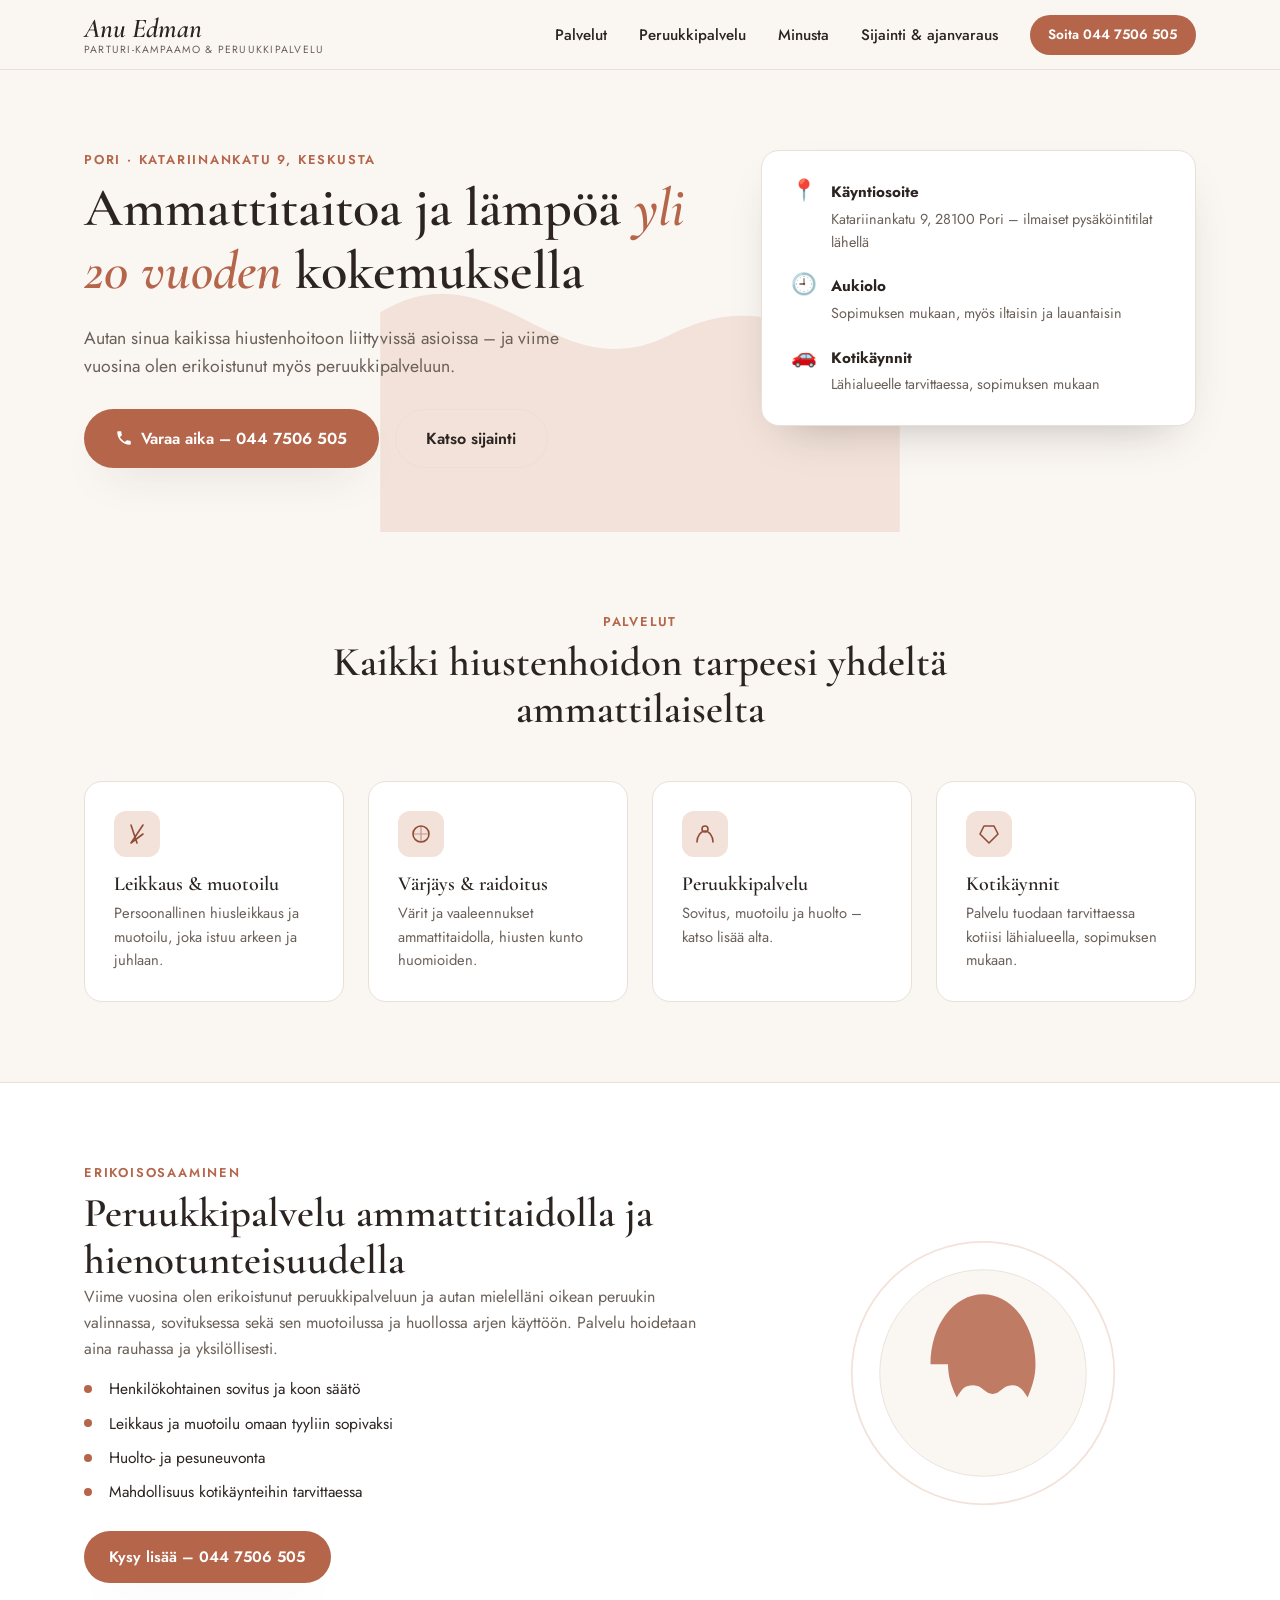
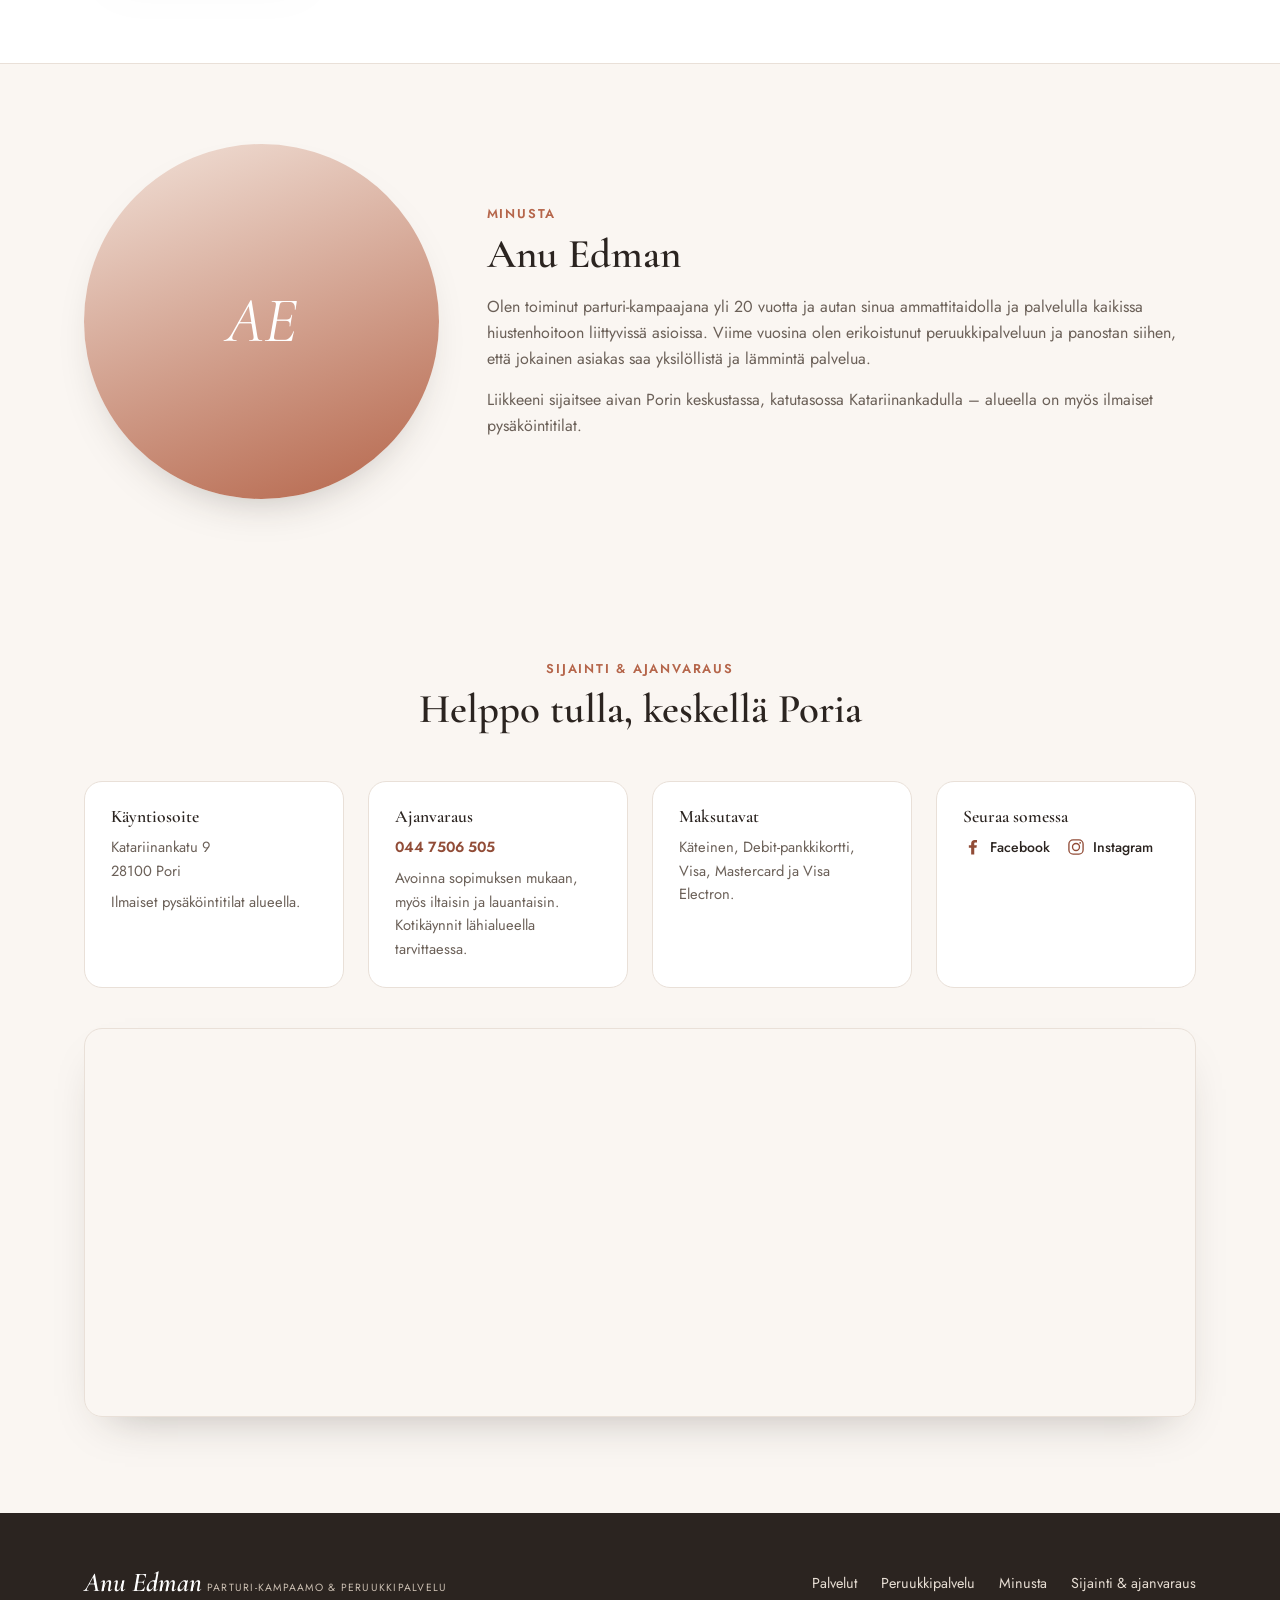
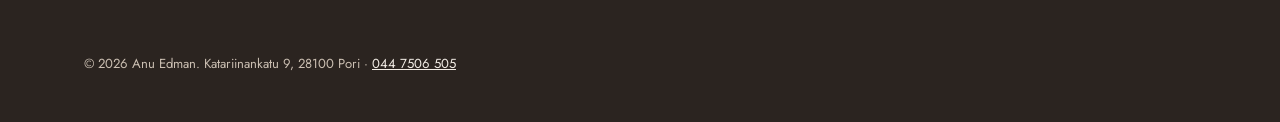
==== commit 0b5bc66c: "Add exact street address (Katariinankatu 9, 28100 Pori) Co-Authored-By: Claude Sonnet 5 <noreply@ant" ====
--- a/index.html
+++ b/index.html
@@ -44,7 +44,7 @@
     </div>
     <div class="wrap hero-inner">
       <div class="hero-copy">
-        <p class="eyebrow">Pori &middot; Katariinankatu, keskusta</p>
+        <p class="eyebrow">Pori &middot; Katariinankatu 9, keskusta</p>
         <h1>Ammattitaitoa ja lämpöä <span class="script">yli 20 vuoden</span> kokemuksella</h1>
         <p class="hero-sub">Autan sinua kaikissa hiustenhoitoon liittyvissä asioissa &ndash; ja viime vuosina olen erikoistunut myös peruukkipalveluun.</p>
         <div class="hero-actions">
@@ -60,7 +60,7 @@
           <span class="hero-card-icon" aria-hidden="true">📍</span>
           <div>
             <strong>Käyntiosoite</strong>
-            <p>Katariinankatu, Pori keskusta &ndash; ilmaiset pysäköintitilat lähellä</p>
+            <p>Katariinankatu 9, 28100 Pori &ndash; ilmaiset pysäköintitilat lähellä</p>
           </div>
         </div>
         <div class="hero-card-row">
@@ -167,7 +167,7 @@
       <div class="info-grid">
         <div class="info-card">
           <h3>Käyntiosoite</h3>
-          <p>Katariinankatu<br>Pori keskusta</p>
+          <p>Katariinankatu 9<br>28100 Pori</p>
           <p class="muted">Ilmaiset pysäköintitilat alueella.</p>
         </div>
         <div class="info-card">
@@ -195,8 +195,8 @@
       </div>
       <div class="map-wrap">
         <iframe
-          title="Anu Edman, Katariinankatu, Pori &ndash; kartta"
-          src="https://www.google.com/maps?q=Katariinankatu,+Pori&output=embed"
+          title="Anu Edman, Katariinankatu 9, Pori &ndash; kartta"
+          src="https://www.google.com/maps?q=Katariinankatu+9,+28100+Pori&output=embed"
           loading="lazy"
           referrerpolicy="no-referrer-when-downgrade">
         </iframe>
@@ -218,7 +218,7 @@
       <a href="#minusta">Minusta</a>
       <a href="#sijainti">Sijainti &amp; ajanvaraus</a>
     </nav>
-    <p class="legal">&copy; 2026 Anu Edman. Katariinankatu, Pori &middot; <a href="tel:+358447506505">044 7506 505</a></p>
+    <p class="legal">&copy; 2026 Anu Edman. Katariinankatu 9, 28100 Pori &middot; <a href="tel:+358447506505">044 7506 505</a></p>
   </div>
 </footer>
 
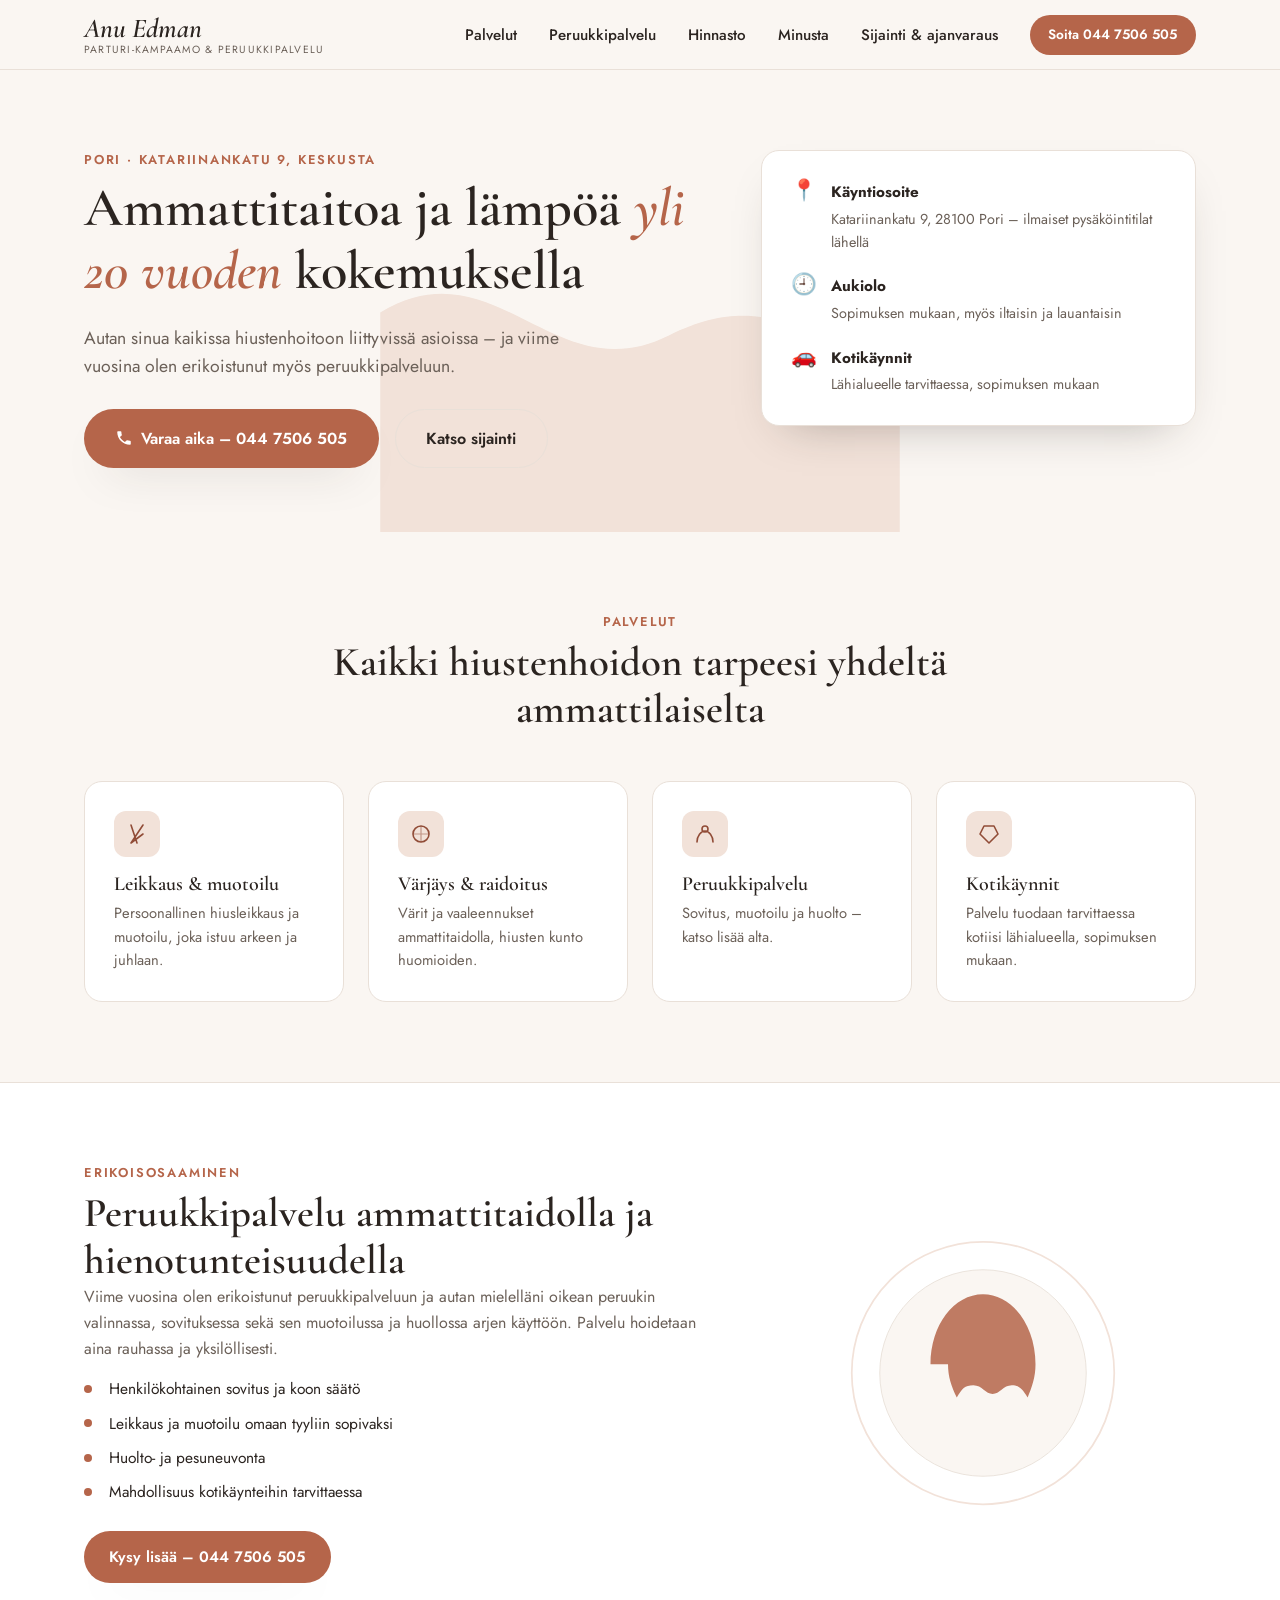
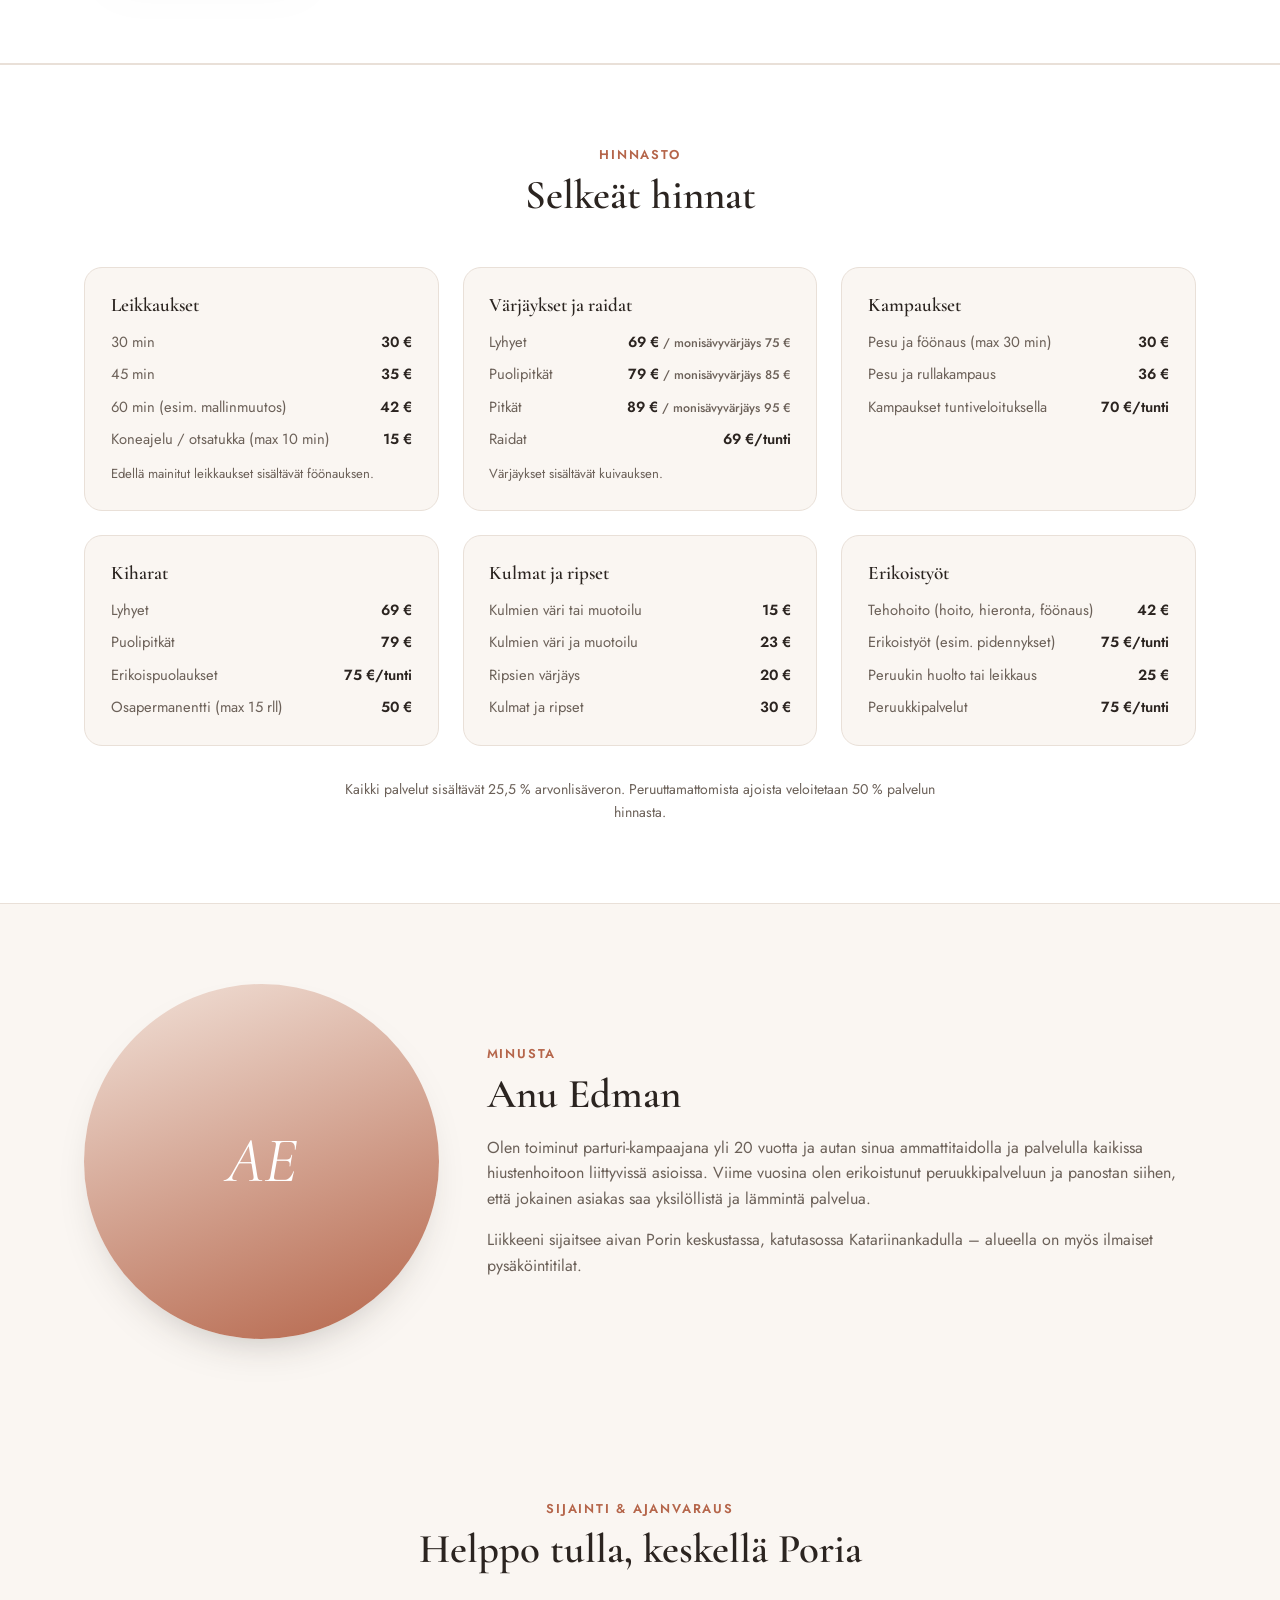
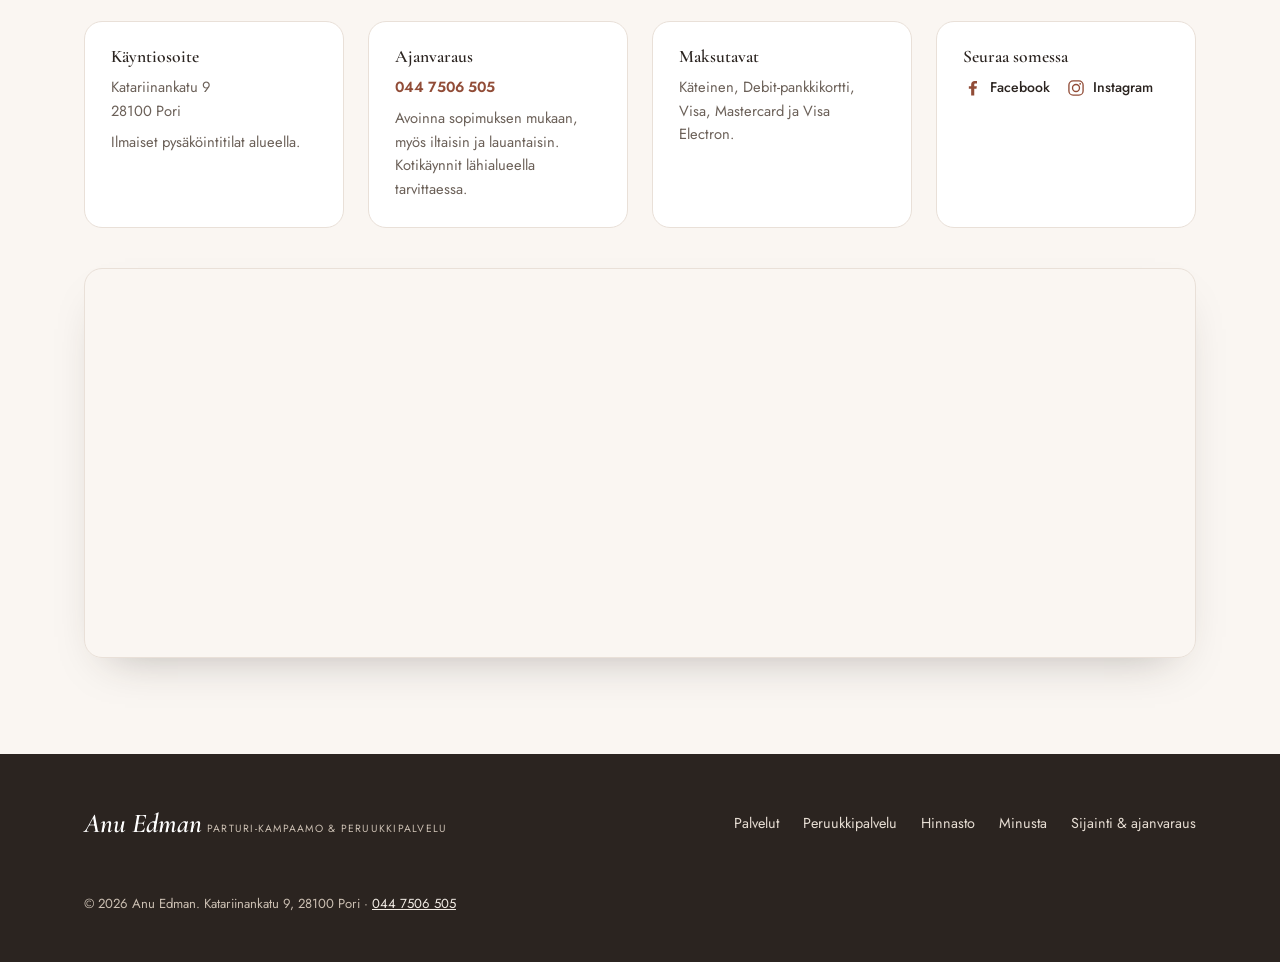
==== commit 07e850b2: "Add pricing section with current price list Adds a "Hinnasto" section with categorized service price" ====
--- a/index.html
+++ b/index.html
@@ -27,6 +27,7 @@
     <nav class="site-nav" id="siteNav">
       <a href="#palvelut">Palvelut</a>
       <a href="#peruukit">Peruukkipalvelu</a>
+      <a href="#hinnasto">Hinnasto</a>
       <a href="#minusta">Minusta</a>
       <a href="#sijainti">Sijainti &amp; ajanvaraus</a>
       <a href="tel:+358447506505" class="btn btn-primary btn-nav">Soita 044 7506 505</a>
@@ -144,6 +145,73 @@
     </div>
   </section>
 
+  <section class="pricing" id="hinnasto">
+    <div class="wrap">
+      <div class="section-head">
+        <p class="eyebrow">Hinnasto</p>
+        <h2 class="display">Selkeät hinnat</h2>
+      </div>
+      <div class="price-grid">
+        <div class="price-card">
+          <h3>Leikkaukset</h3>
+          <ul class="price-list">
+            <li><span>30 min</span><span>30 &euro;</span></li>
+            <li><span>45 min</span><span>35 &euro;</span></li>
+            <li><span>60 min (esim. mallinmuutos)</span><span>42 &euro;</span></li>
+            <li><span>Koneajelu / otsatukka (max 10 min)</span><span>15 &euro;</span></li>
+          </ul>
+          <p class="price-note">Edellä mainitut leikkaukset sisältävät föönauksen.</p>
+        </div>
+        <div class="price-card">
+          <h3>Värjäykset ja raidat</h3>
+          <ul class="price-list">
+            <li><span>Lyhyet</span><span>69 &euro; <em>/ monisävyvärjäys 75 &euro;</em></span></li>
+            <li><span>Puolipitkät</span><span>79 &euro; <em>/ monisävyvärjäys 85 &euro;</em></span></li>
+            <li><span>Pitkät</span><span>89 &euro; <em>/ monisävyvärjäys 95 &euro;</em></span></li>
+            <li><span>Raidat</span><span>69 &euro;/tunti</span></li>
+          </ul>
+          <p class="price-note">Värjäykset sisältävät kuivauksen.</p>
+        </div>
+        <div class="price-card">
+          <h3>Kampaukset</h3>
+          <ul class="price-list">
+            <li><span>Pesu ja föönaus (max 30 min)</span><span>30 &euro;</span></li>
+            <li><span>Pesu ja rullakampaus</span><span>36 &euro;</span></li>
+            <li><span>Kampaukset tuntiveloituksella</span><span>70 &euro;/tunti</span></li>
+          </ul>
+        </div>
+        <div class="price-card">
+          <h3>Kiharat</h3>
+          <ul class="price-list">
+            <li><span>Lyhyet</span><span>69 &euro;</span></li>
+            <li><span>Puolipitkät</span><span>79 &euro;</span></li>
+            <li><span>Erikoispuolaukset</span><span>75 &euro;/tunti</span></li>
+            <li><span>Osapermanentti (max 15 rll)</span><span>50 &euro;</span></li>
+          </ul>
+        </div>
+        <div class="price-card">
+          <h3>Kulmat ja ripset</h3>
+          <ul class="price-list">
+            <li><span>Kulmien väri tai muotoilu</span><span>15 &euro;</span></li>
+            <li><span>Kulmien väri ja muotoilu</span><span>23 &euro;</span></li>
+            <li><span>Ripsien värjäys</span><span>20 &euro;</span></li>
+            <li><span>Kulmat ja ripset</span><span>30 &euro;</span></li>
+          </ul>
+        </div>
+        <div class="price-card">
+          <h3>Erikoistyöt</h3>
+          <ul class="price-list">
+            <li><span>Tehohoito (hoito, hieronta, föönaus)</span><span>42 &euro;</span></li>
+            <li><span>Erikoistyöt (esim. pidennykset)</span><span>75 &euro;/tunti</span></li>
+            <li><span>Peruukin huolto tai leikkaus</span><span>25 &euro;</span></li>
+            <li><span>Peruukkipalvelut</span><span>75 &euro;/tunti</span></li>
+          </ul>
+        </div>
+      </div>
+      <p class="price-terms">Kaikki palvelut sisältävät 25,5&nbsp;% arvonlisäveron. Peruuttamattomista ajoista veloitetaan 50&nbsp;% palvelun hinnasta.</p>
+    </div>
+  </section>
+
   <section class="about" id="minusta">
     <div class="wrap about-inner">
       <div class="about-portrait" aria-hidden="true">
@@ -182,7 +250,7 @@
         <div class="info-card">
           <h3>Seuraa somessa</h3>
           <div class="social-links">
-            <a href="#" aria-label="Facebook">
+            <a href="https://www.facebook.com/share/1E2iVmqCjQ/?mibextid=wwXIfr" target="_blank" rel="noopener" aria-label="Facebook">
               <svg viewBox="0 0 24 24"><path d="M13.5 21v-8h2.7l.4-3.1h-3.1V8c0-.9.3-1.5 1.6-1.5h1.7V3.7C15.9 3.6 15 3.5 14 3.5c-2.5 0-4.2 1.5-4.2 4.3v2.1H7v3.1h2.8V21h3.7z" fill="currentColor"/></svg>
               <span>Facebook</span>
             </a>
@@ -215,6 +283,7 @@
     <nav class="footer-nav" aria-label="Alatunnisteen valikko">
       <a href="#palvelut">Palvelut</a>
       <a href="#peruukit">Peruukkipalvelu</a>
+      <a href="#hinnasto">Hinnasto</a>
       <a href="#minusta">Minusta</a>
       <a href="#sijainti">Sijainti &amp; ajanvaraus</a>
     </nav>
--- a/assets/css/style.css
+++ b/assets/css/style.css
@@ -269,6 +269,36 @@
 .ring-inner { fill: var(--bg); stroke: var(--border); stroke-width: 1; }
 .wig-shape { fill: var(--accent); opacity: .85; }
 
+/* Pricing */
+.pricing { padding: 5rem 0; background: var(--surface); border-top: 1px solid var(--border); border-bottom: 1px solid var(--border); }
+.price-grid {
+  display: grid;
+  grid-template-columns: repeat(3, 1fr);
+  gap: 1.5rem;
+  margin-bottom: 2rem;
+}
+.price-card {
+  background: var(--bg);
+  border: 1px solid var(--border);
+  border-radius: var(--radius);
+  padding: 1.6rem;
+}
+.price-card h3 { font-size: 1.2rem; margin-bottom: .8em; }
+.price-list { list-style: none; margin: 0; padding: 0; display: grid; gap: .55em; }
+.price-list li {
+  display: flex;
+  justify-content: space-between;
+  align-items: baseline;
+  gap: 1em;
+  font-size: .92rem;
+  color: var(--text);
+}
+.price-list li span:first-child { color: var(--text-muted); }
+.price-list li span:last-child { font-weight: 600; white-space: nowrap; }
+.price-list em { font-weight: 500; font-style: normal; color: var(--text-muted); font-size: .85em; }
+.price-note { font-size: .82rem; color: var(--text-muted); margin-top: .9em; margin-bottom: 0; }
+.price-terms { text-align: center; font-size: .88rem; color: var(--text-muted); max-width: 640px; margin: 0 auto; }
+
 /* About */
 .about { padding: 5rem 0; }
 .about-inner {
@@ -382,6 +412,7 @@
   .about-inner { grid-template-columns: 1fr; text-align: center; }
   .about-portrait { max-width: 200px; margin: 0 auto; }
   .info-grid { grid-template-columns: repeat(2, 1fr); }
+  .price-grid { grid-template-columns: repeat(2, 1fr); }
 }
 
 @media (max-width: 720px) {
@@ -404,5 +435,7 @@
   .site-nav .btn-nav { margin-top: .8rem; justify-content: center; }
   .services-grid { grid-template-columns: 1fr; }
   .info-grid { grid-template-columns: 1fr; }
+  .price-grid { grid-template-columns: 1fr; }
+  .price-list li { flex-direction: column; gap: .1em; }
   .mobile-call { display: flex; }
 }
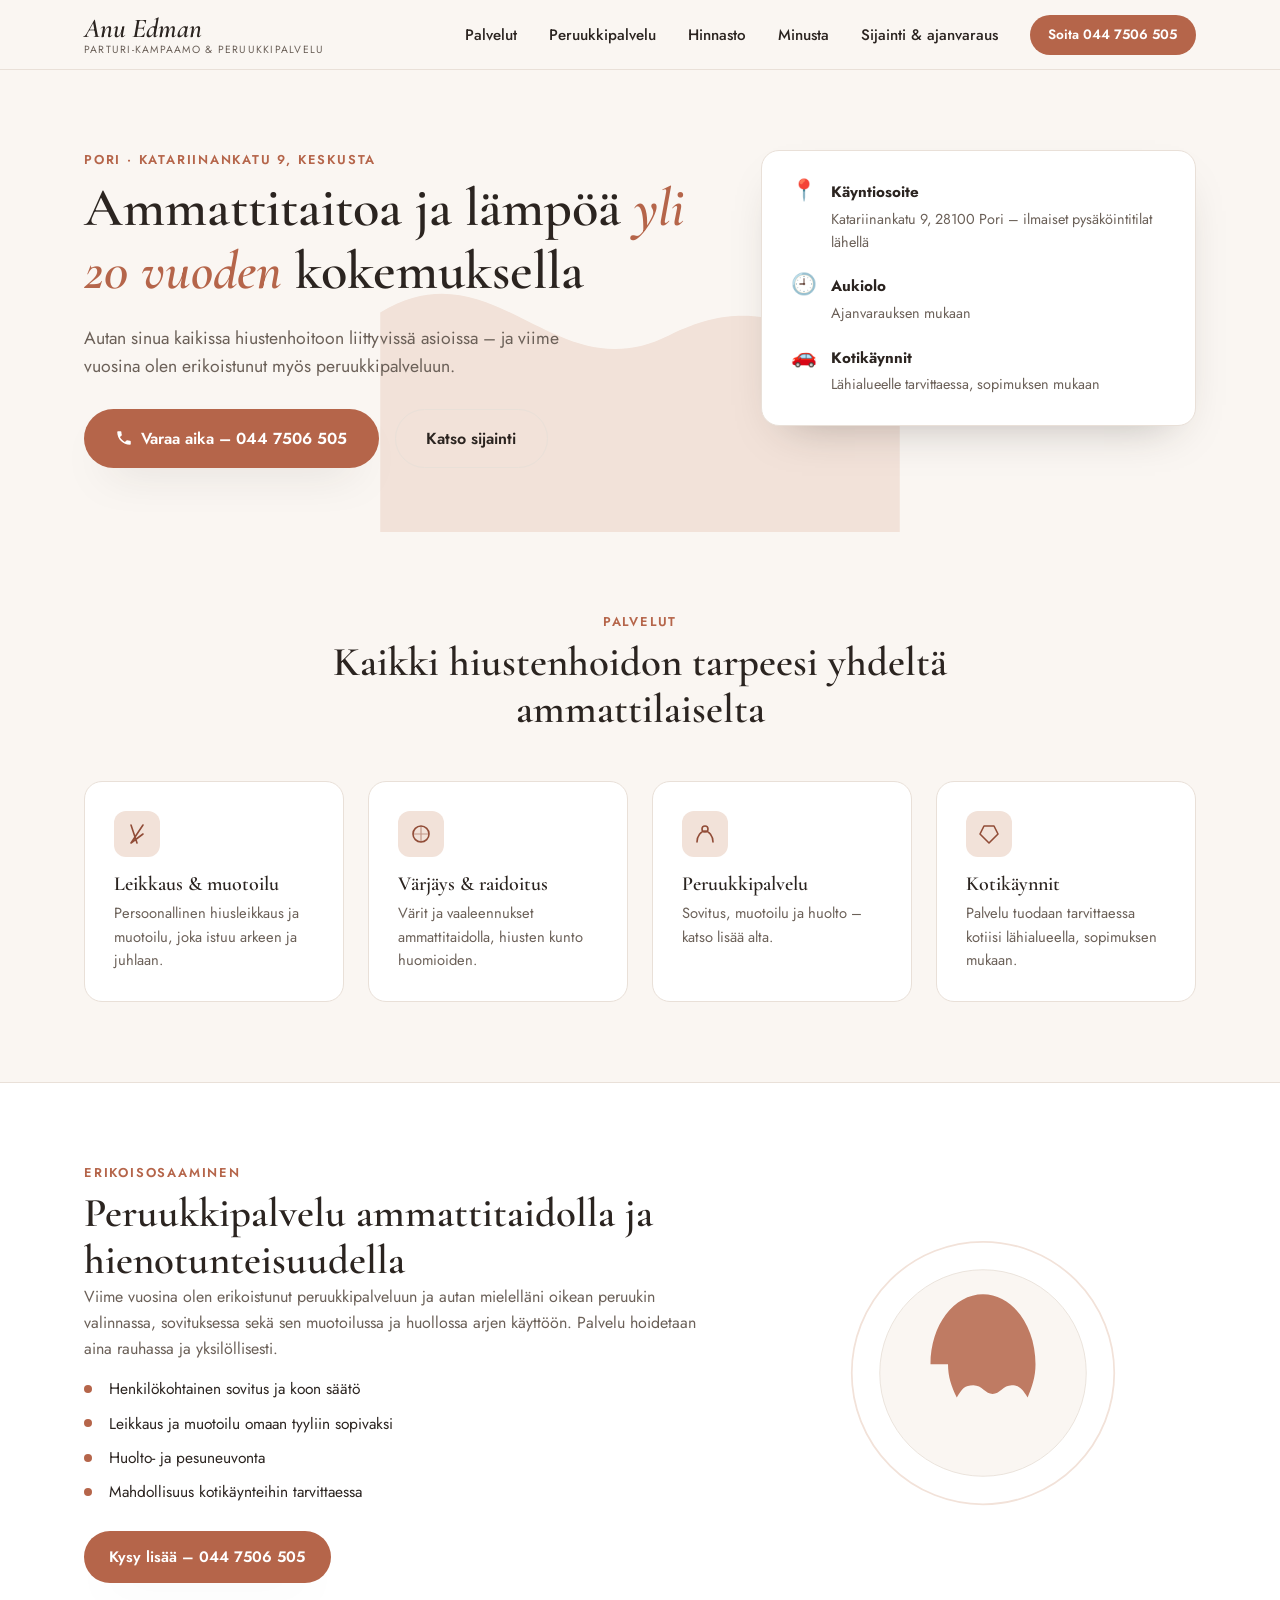
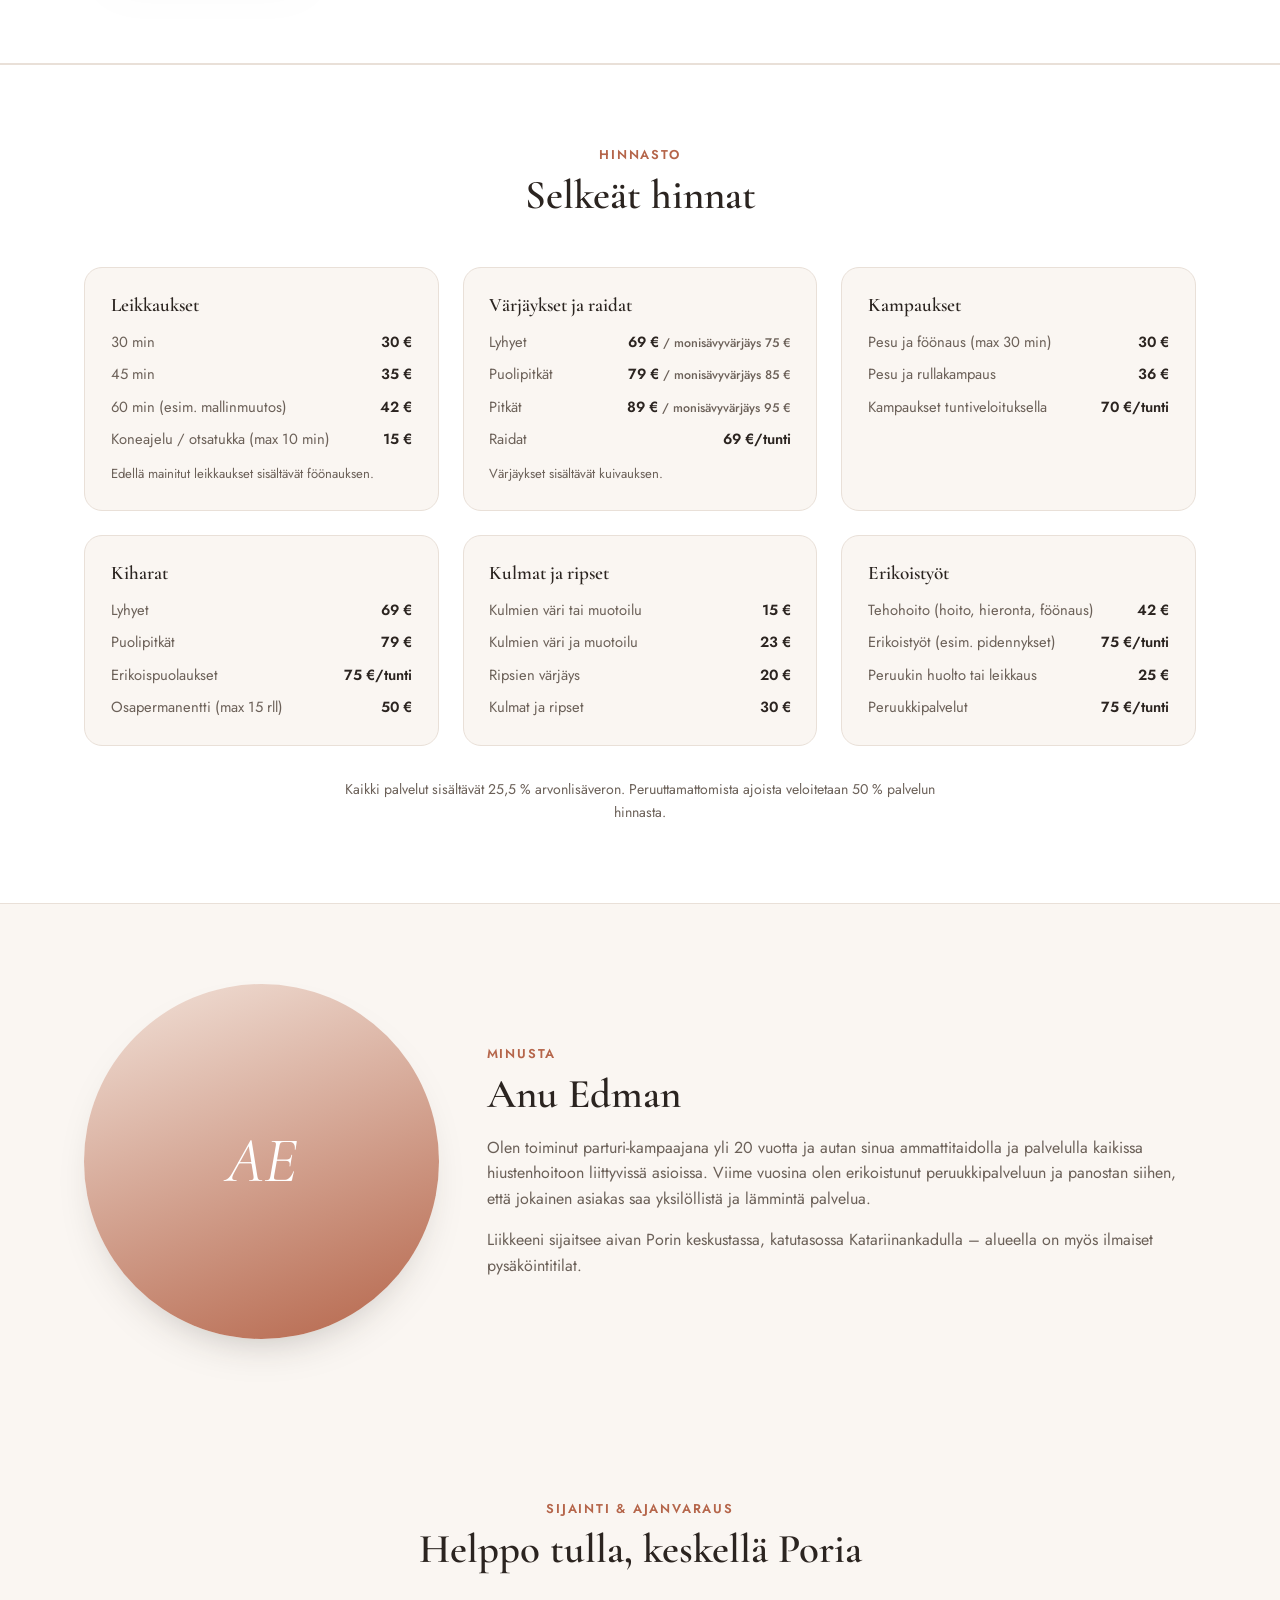
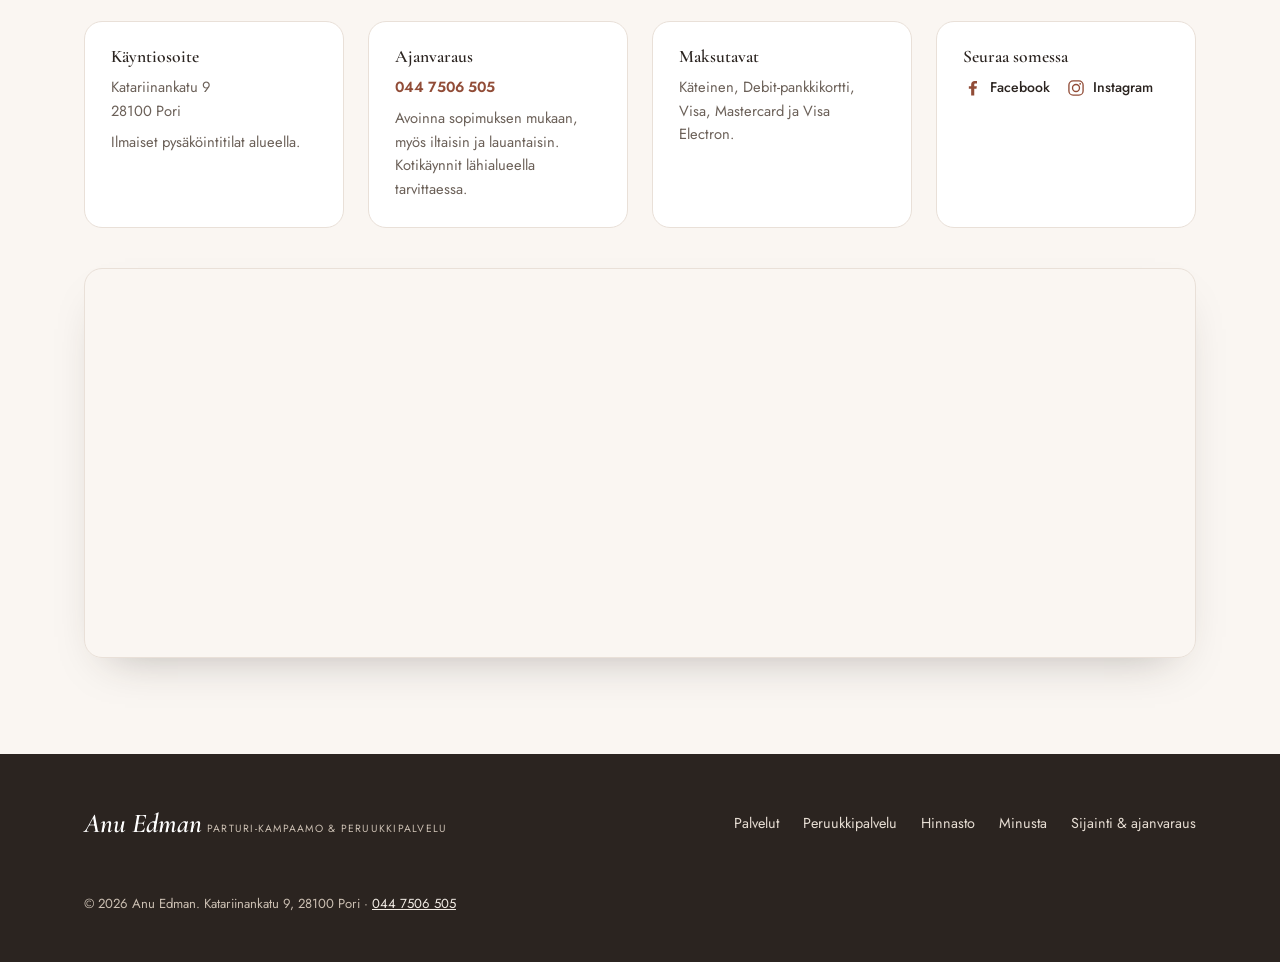
==== commit cc2d77cd: "Update hero opening-hours text to "Ajanvarauksen mukaan" Co-Authored-By: Claude Sonnet 5 <noreply@an" ====
--- a/index.html
+++ b/index.html
@@ -68,7 +68,7 @@
           <span class="hero-card-icon" aria-hidden="true">🕘</span>
           <div>
             <strong>Aukiolo</strong>
-            <p>Sopimuksen mukaan, myös iltaisin ja lauantaisin</p>
+            <p>Ajanvarauksen mukaan</p>
           </div>
         </div>
         <div class="hero-card-row">
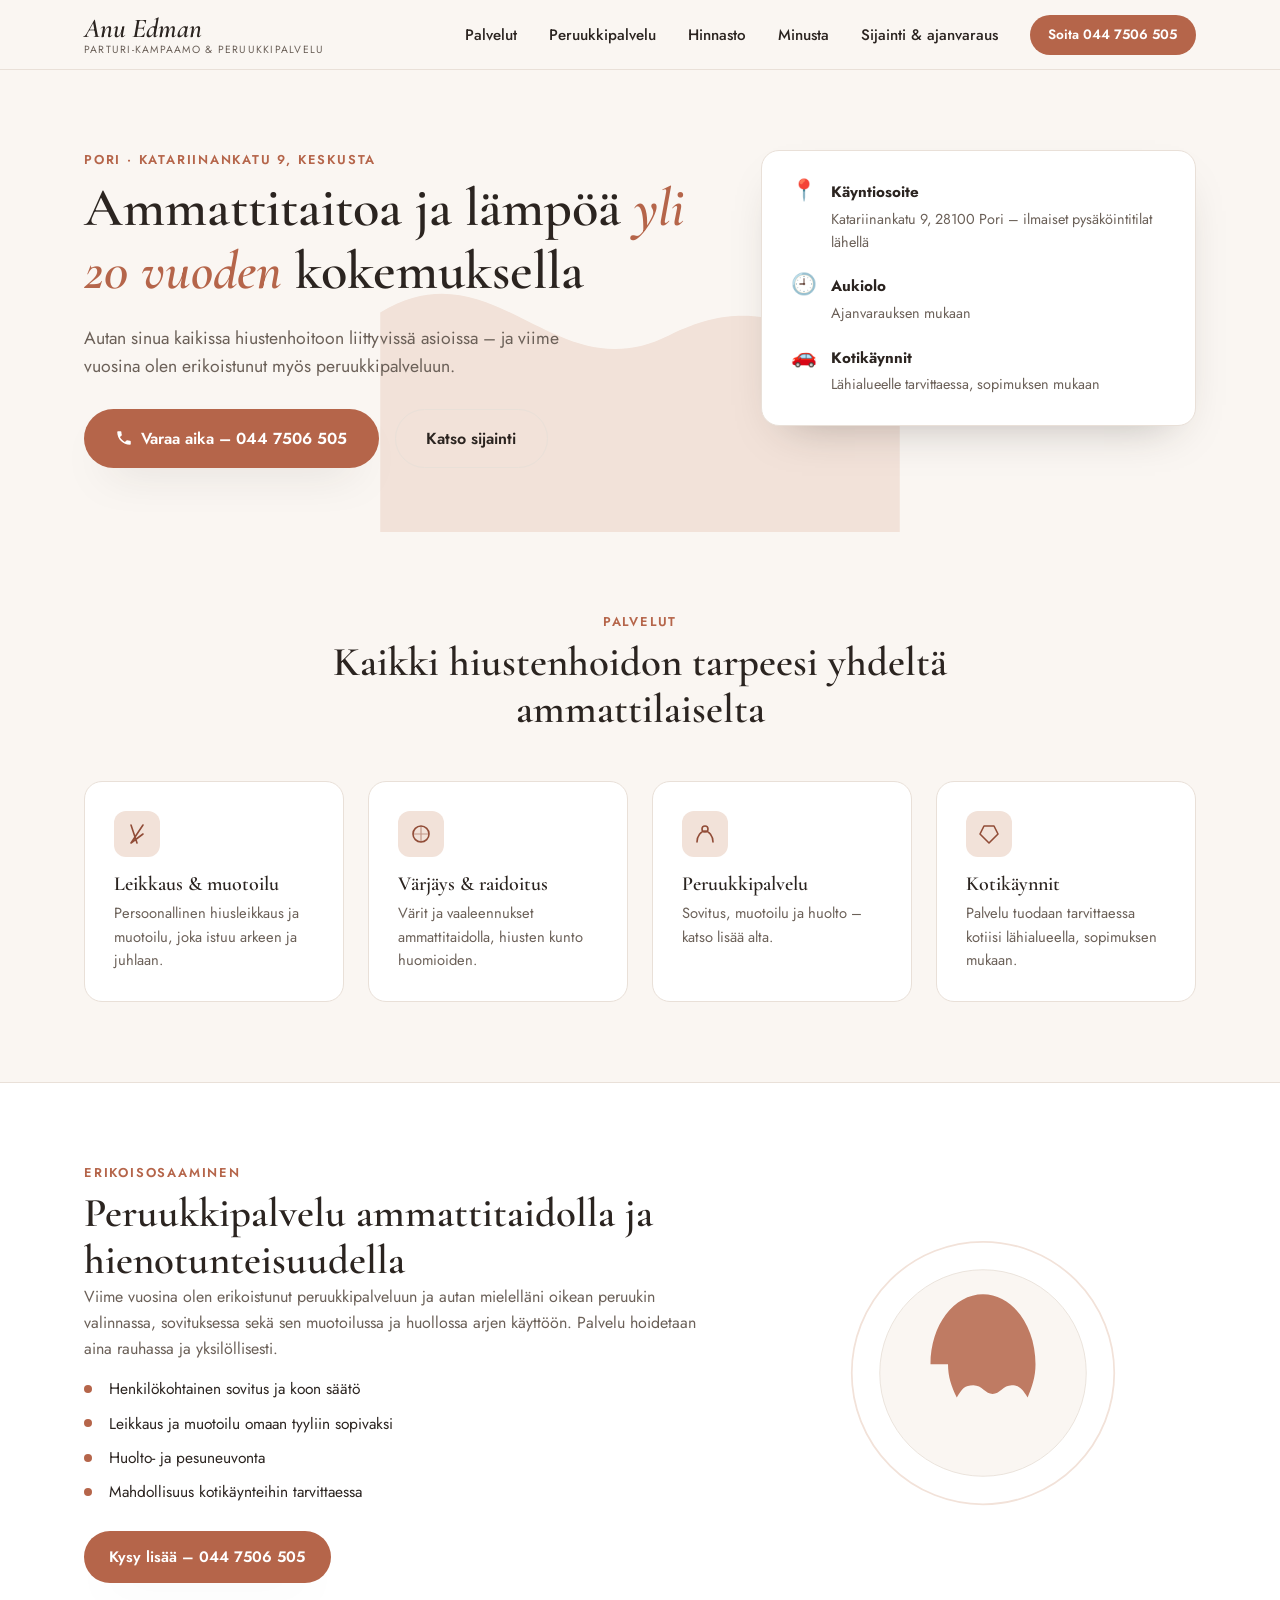
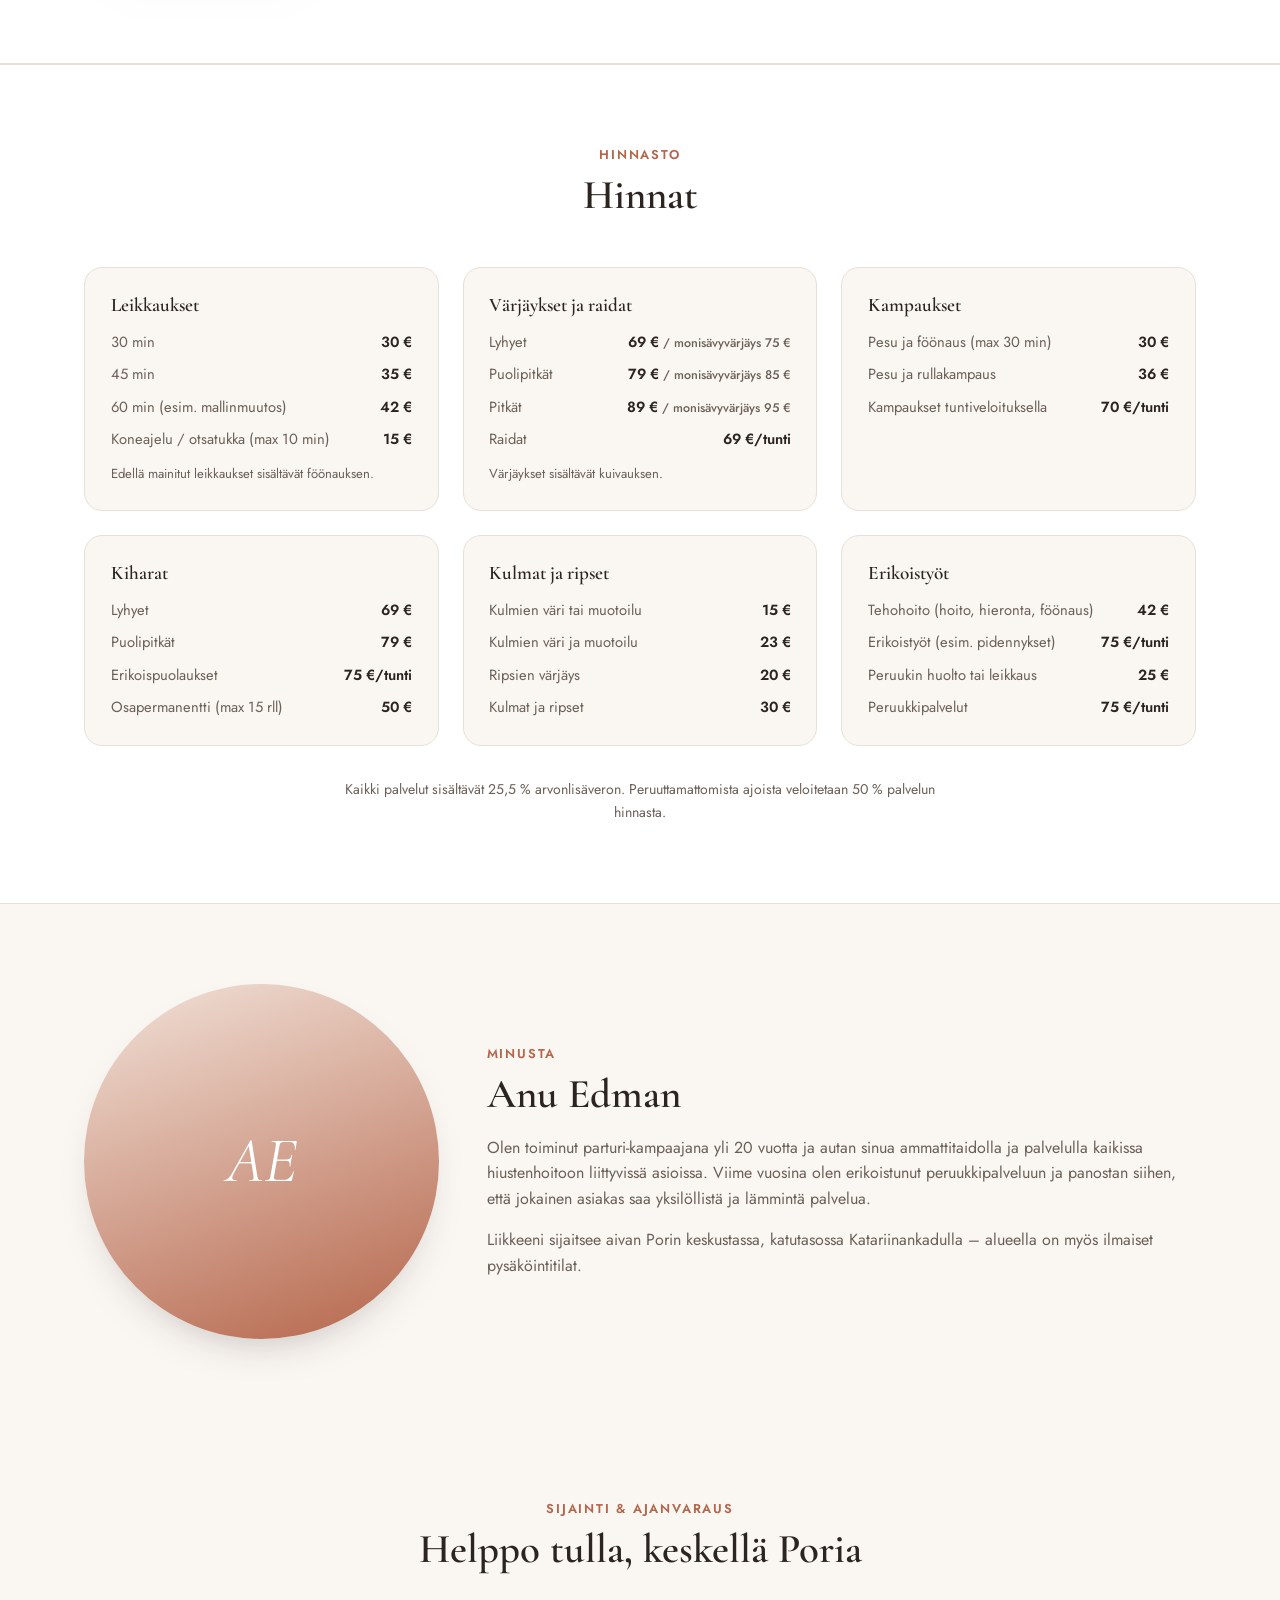
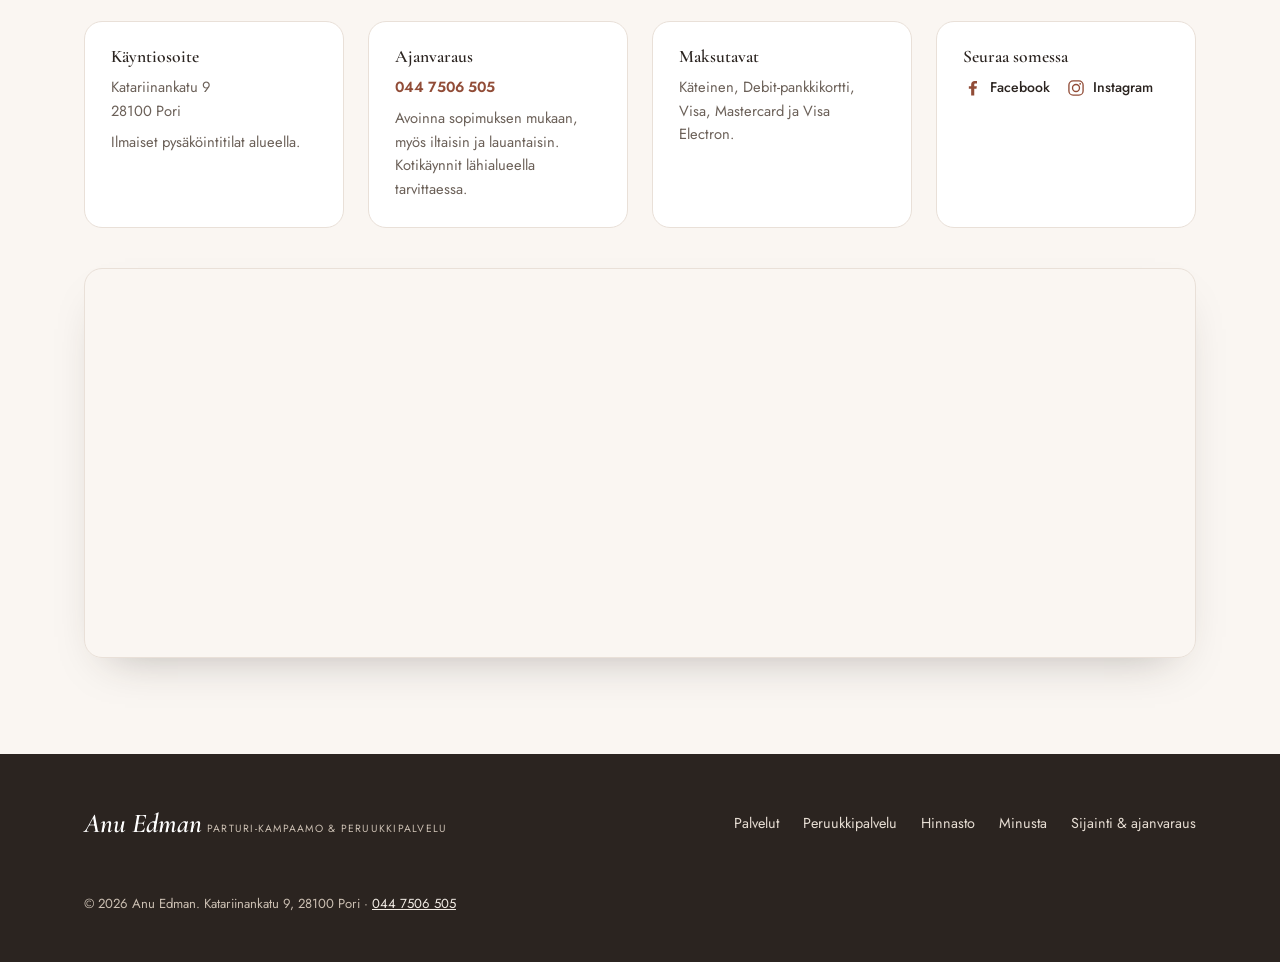
==== commit 780a6d65: "Simplify pricing section heading to "Hinnat" Co-Authored-By: Claude Sonnet 5 <noreply@anthropic.com>" ====
--- a/index.html
+++ b/index.html
@@ -149,7 +149,7 @@
     <div class="wrap">
       <div class="section-head">
         <p class="eyebrow">Hinnasto</p>
-        <h2 class="display">Selkeät hinnat</h2>
+        <h2 class="display">Hinnat</h2>
       </div>
       <div class="price-grid">
         <div class="price-card">
